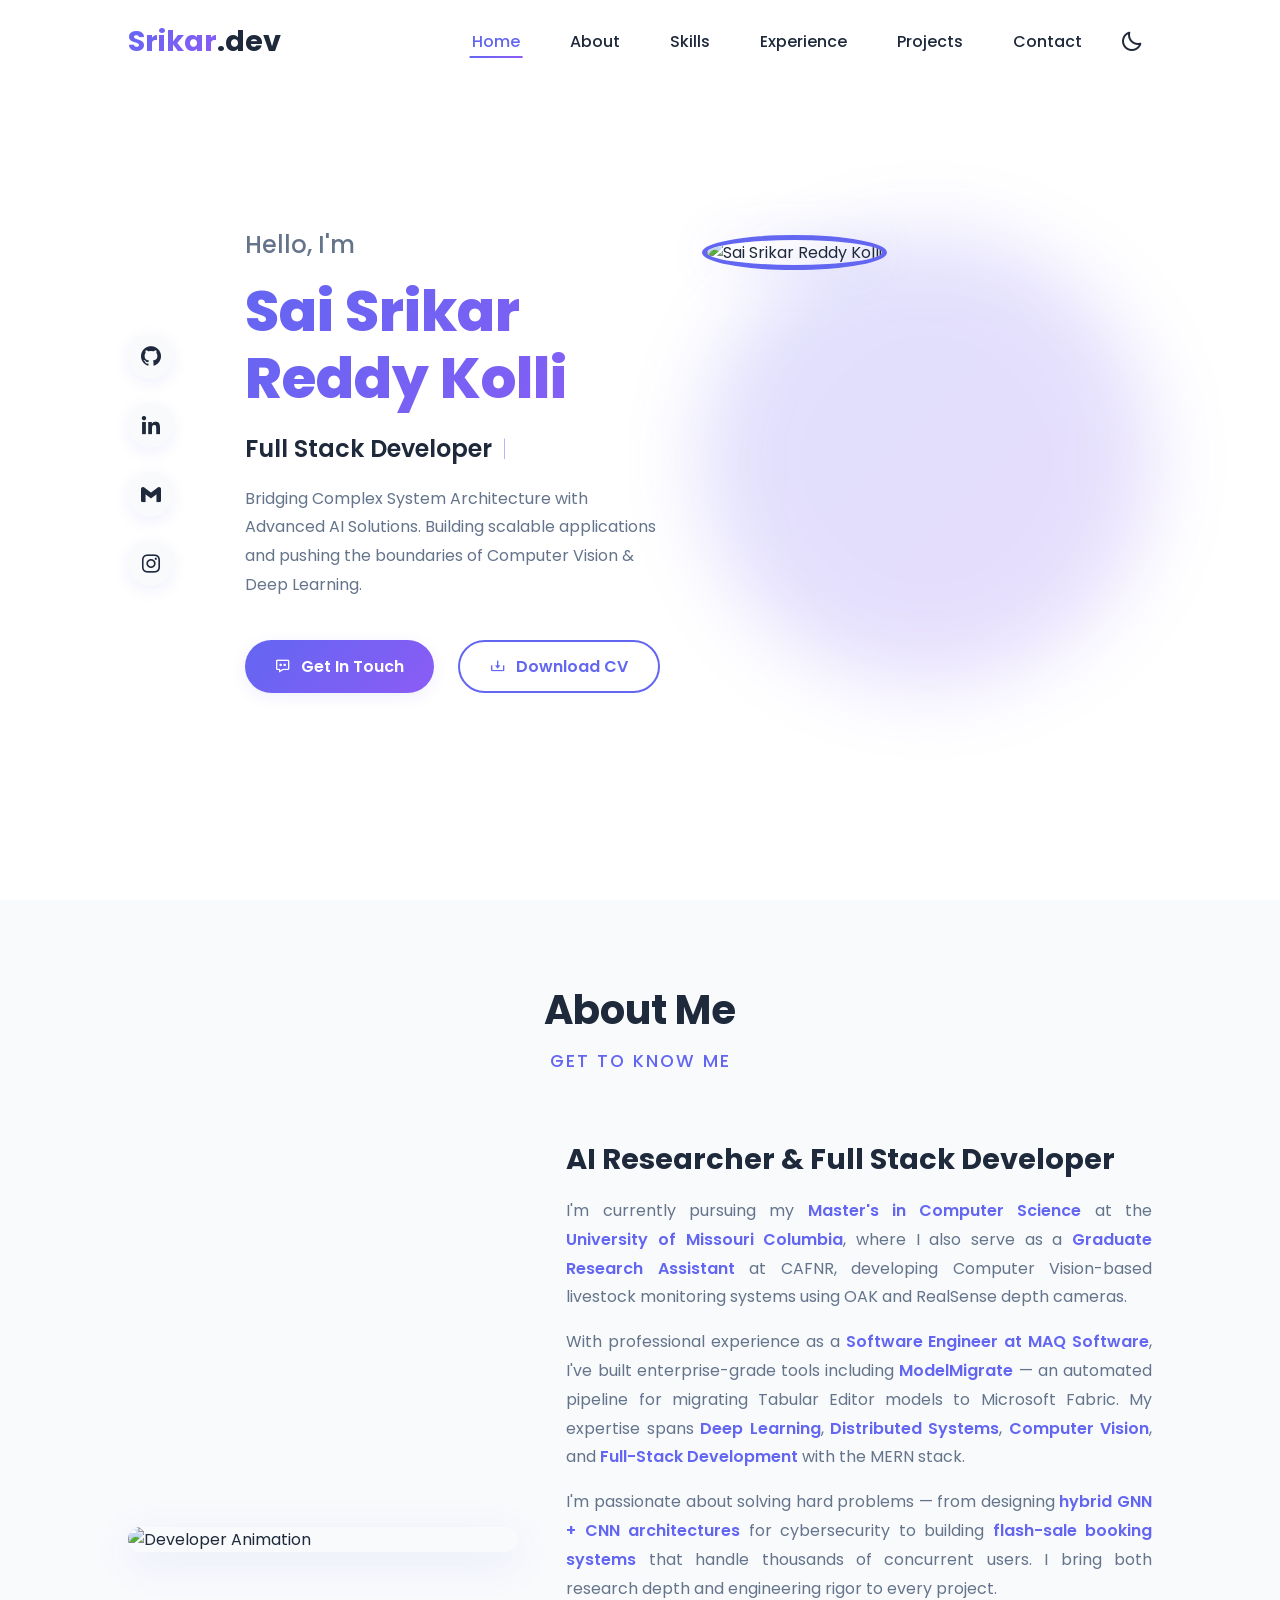
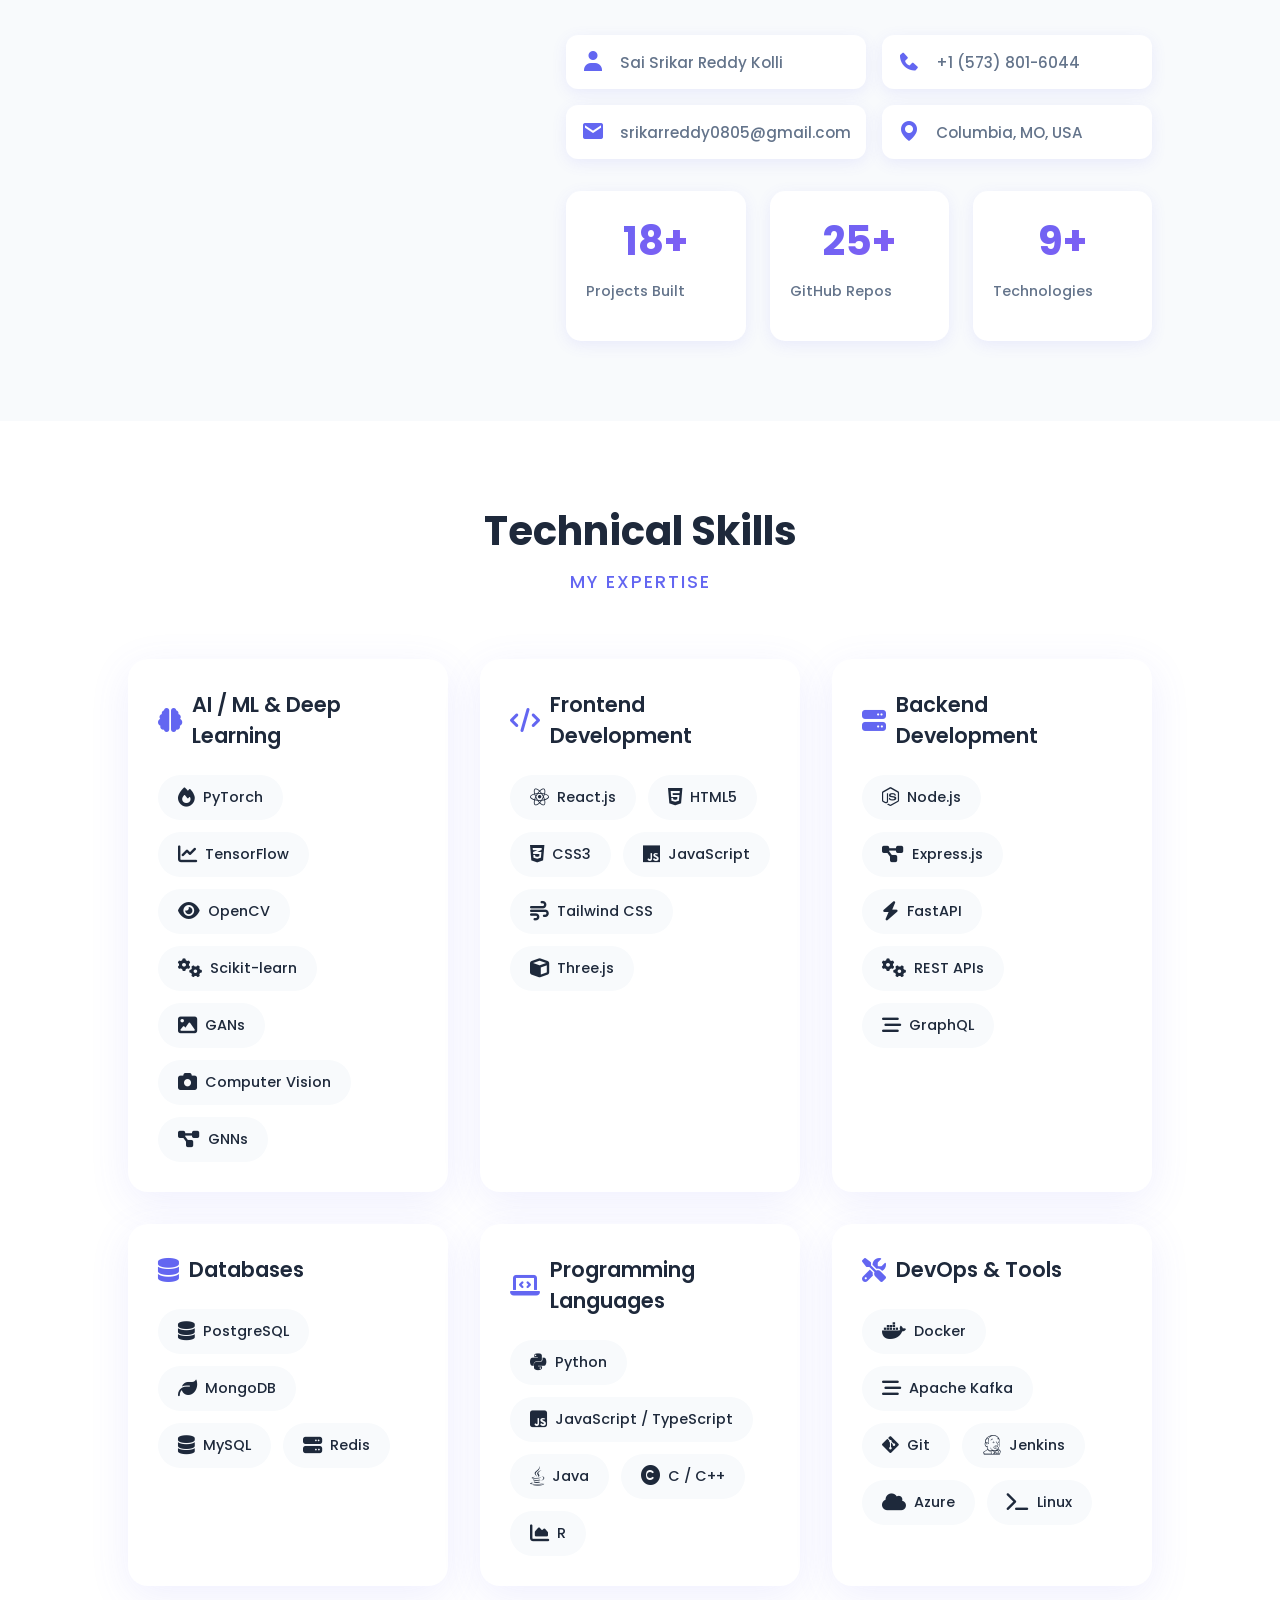
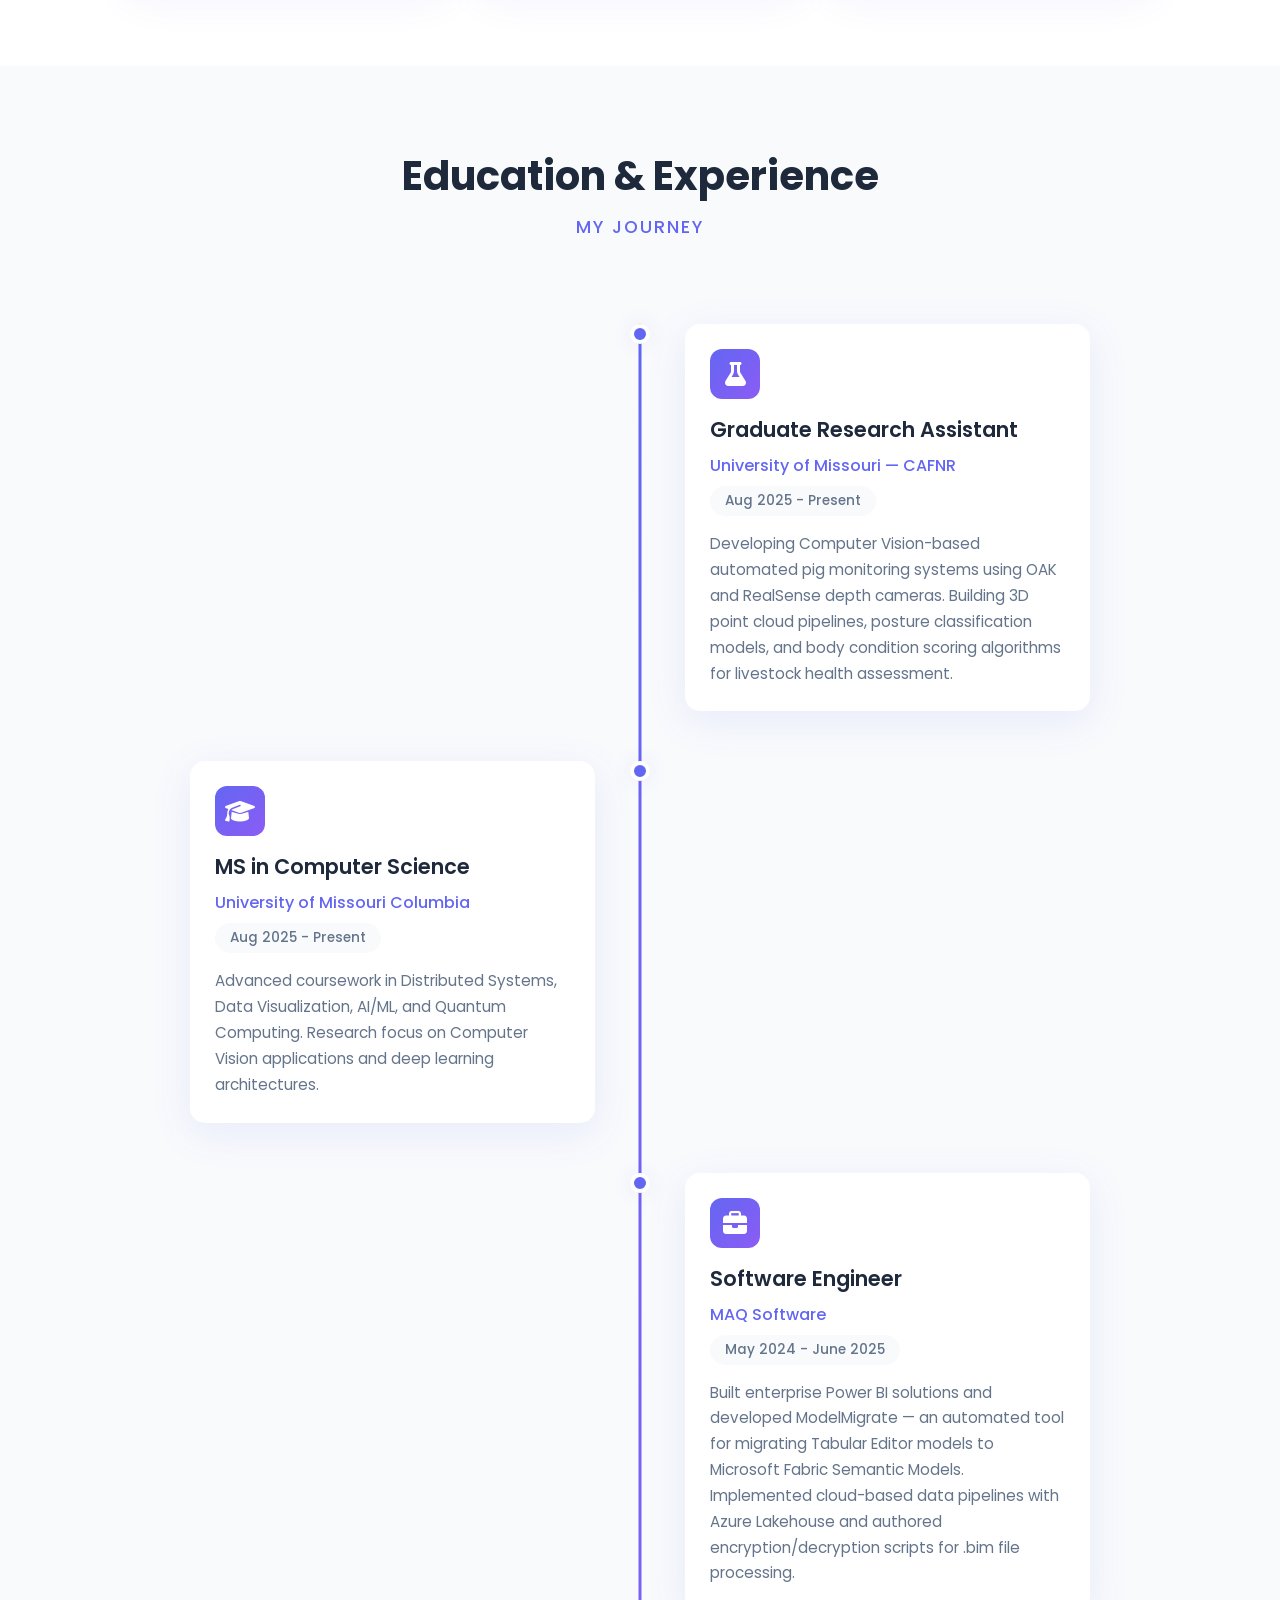
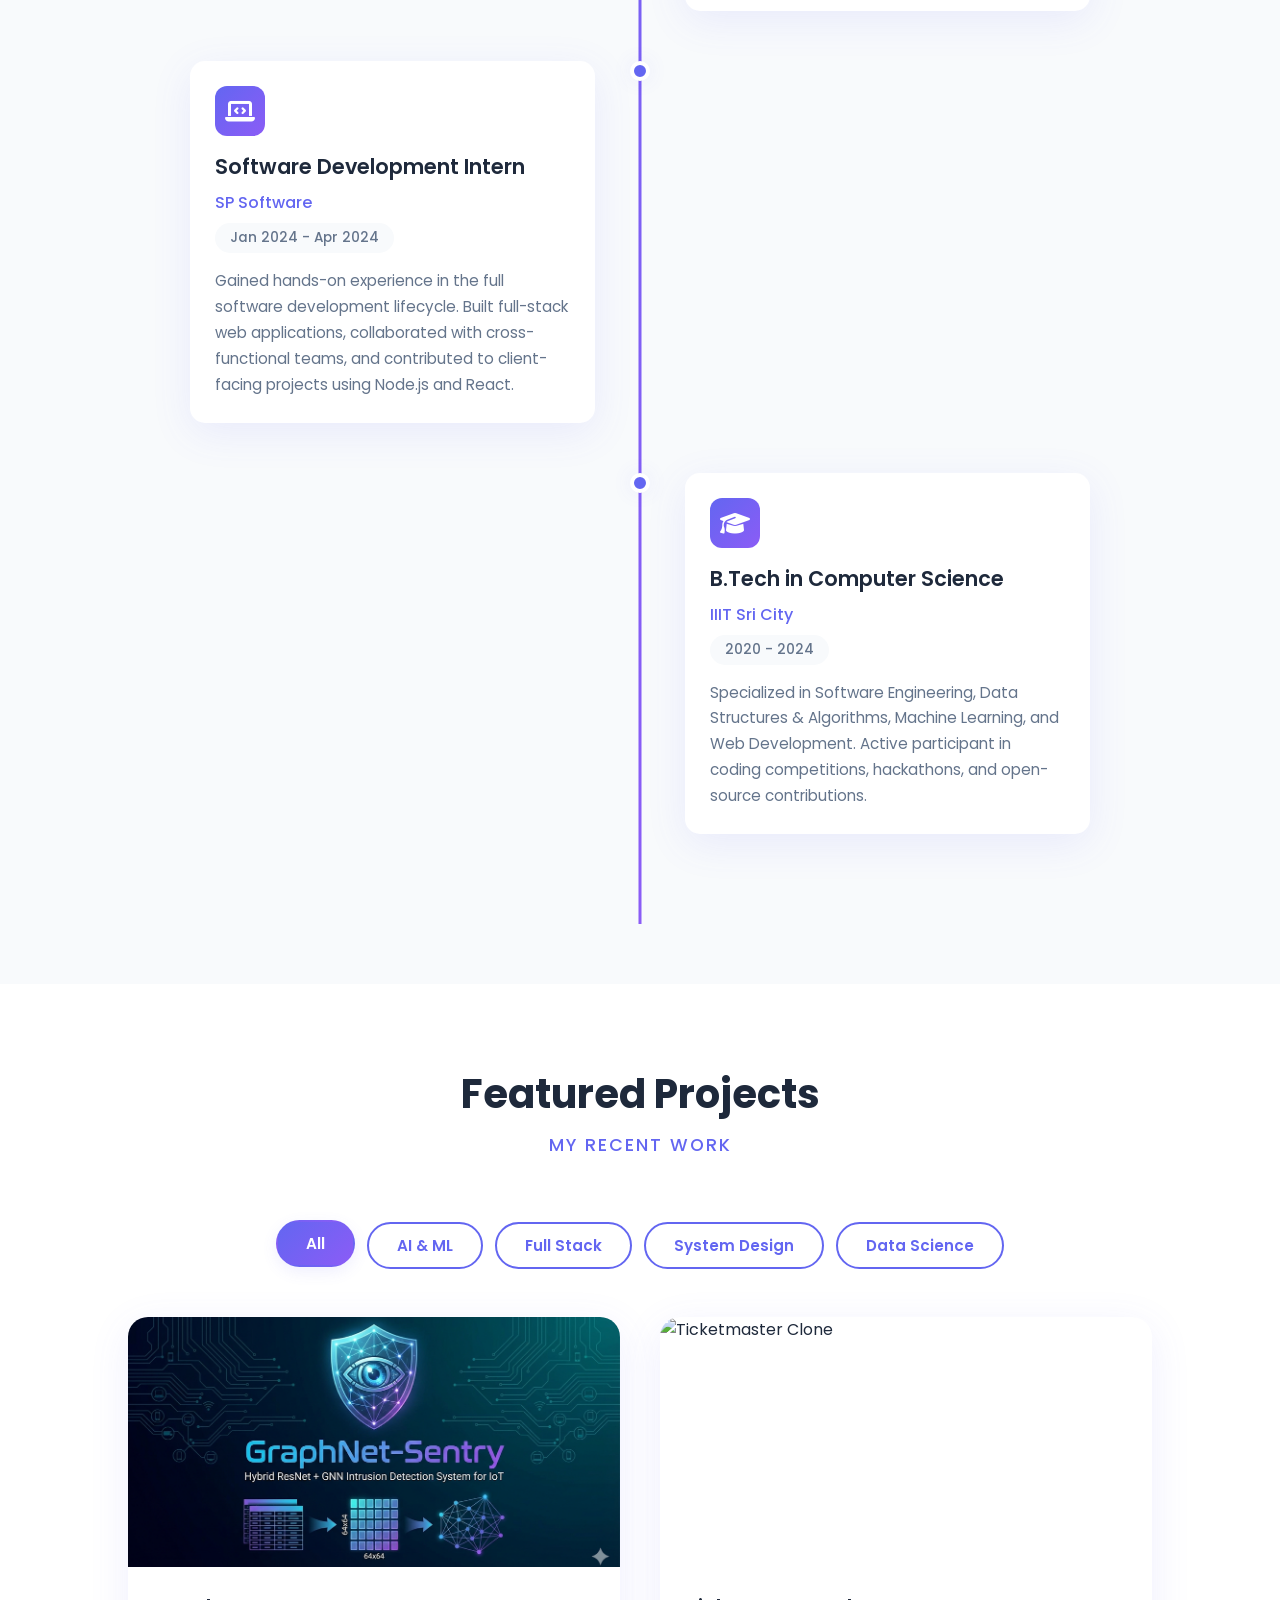
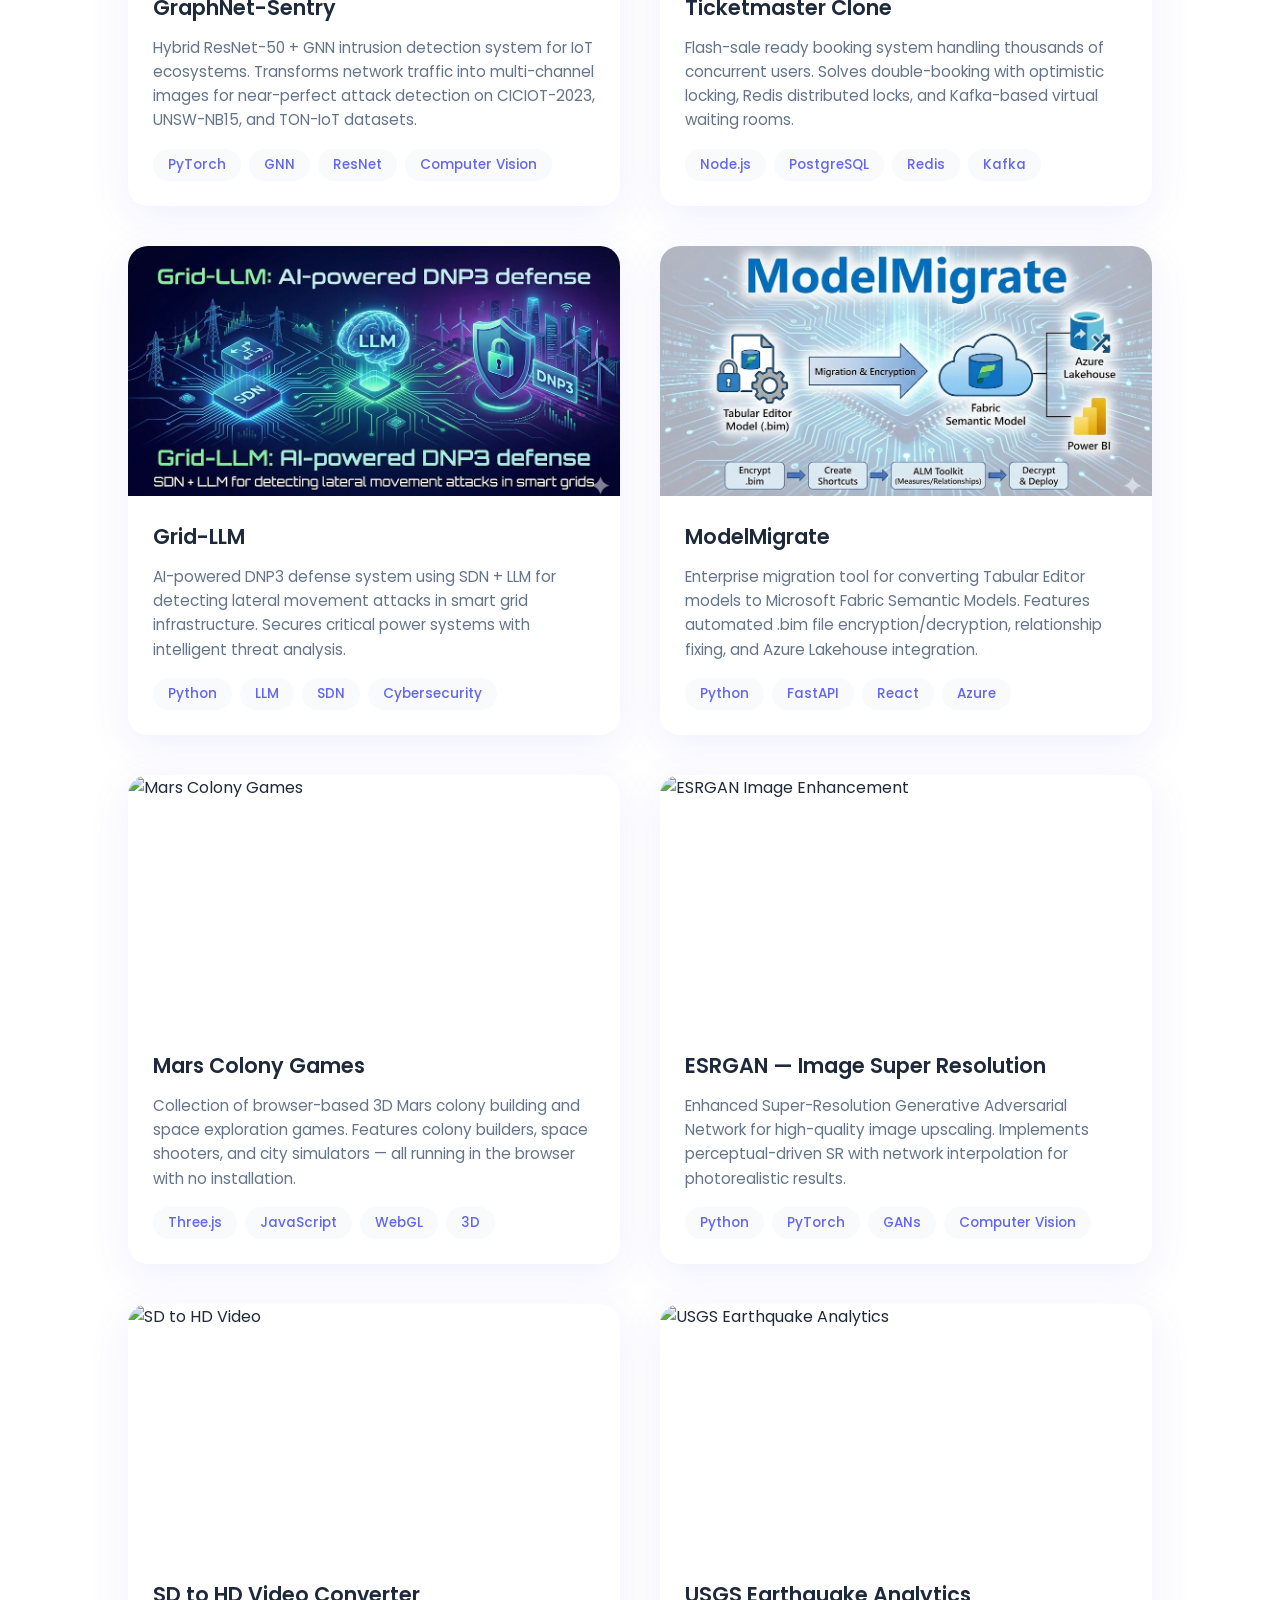
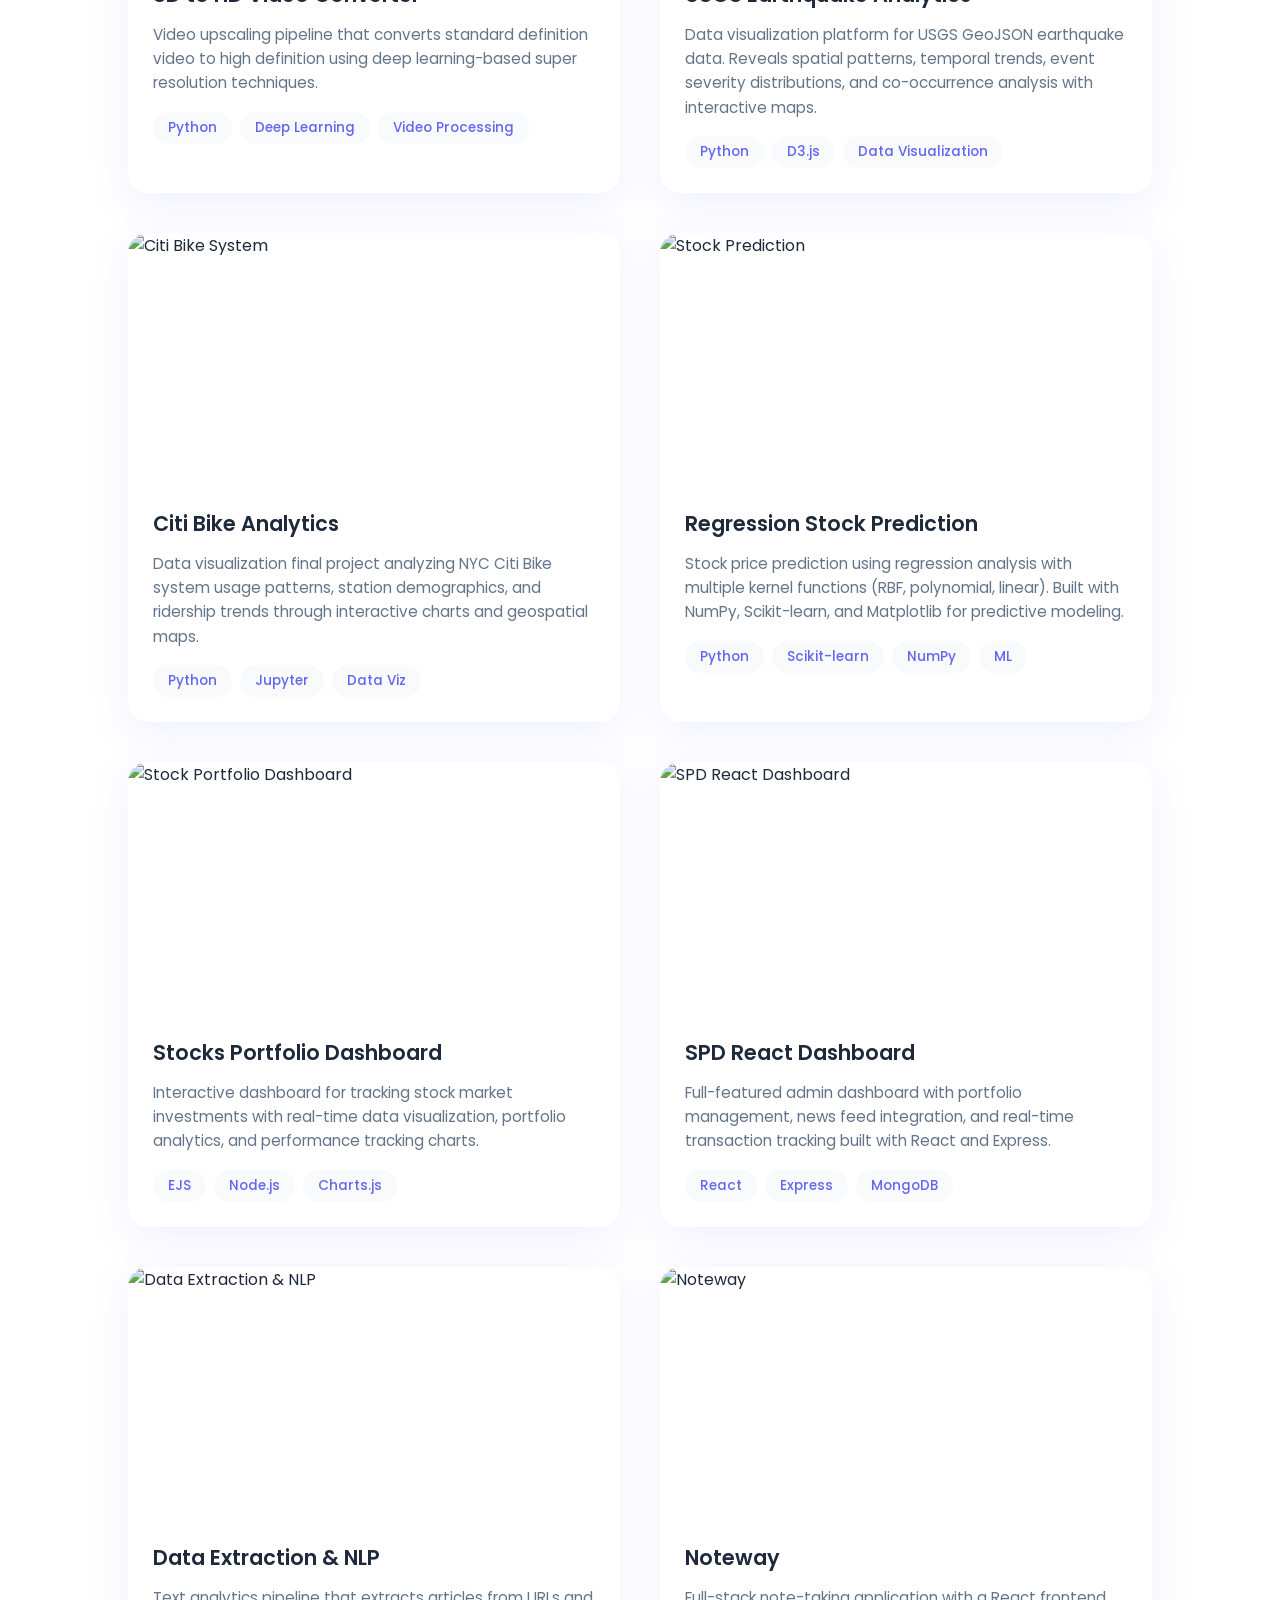
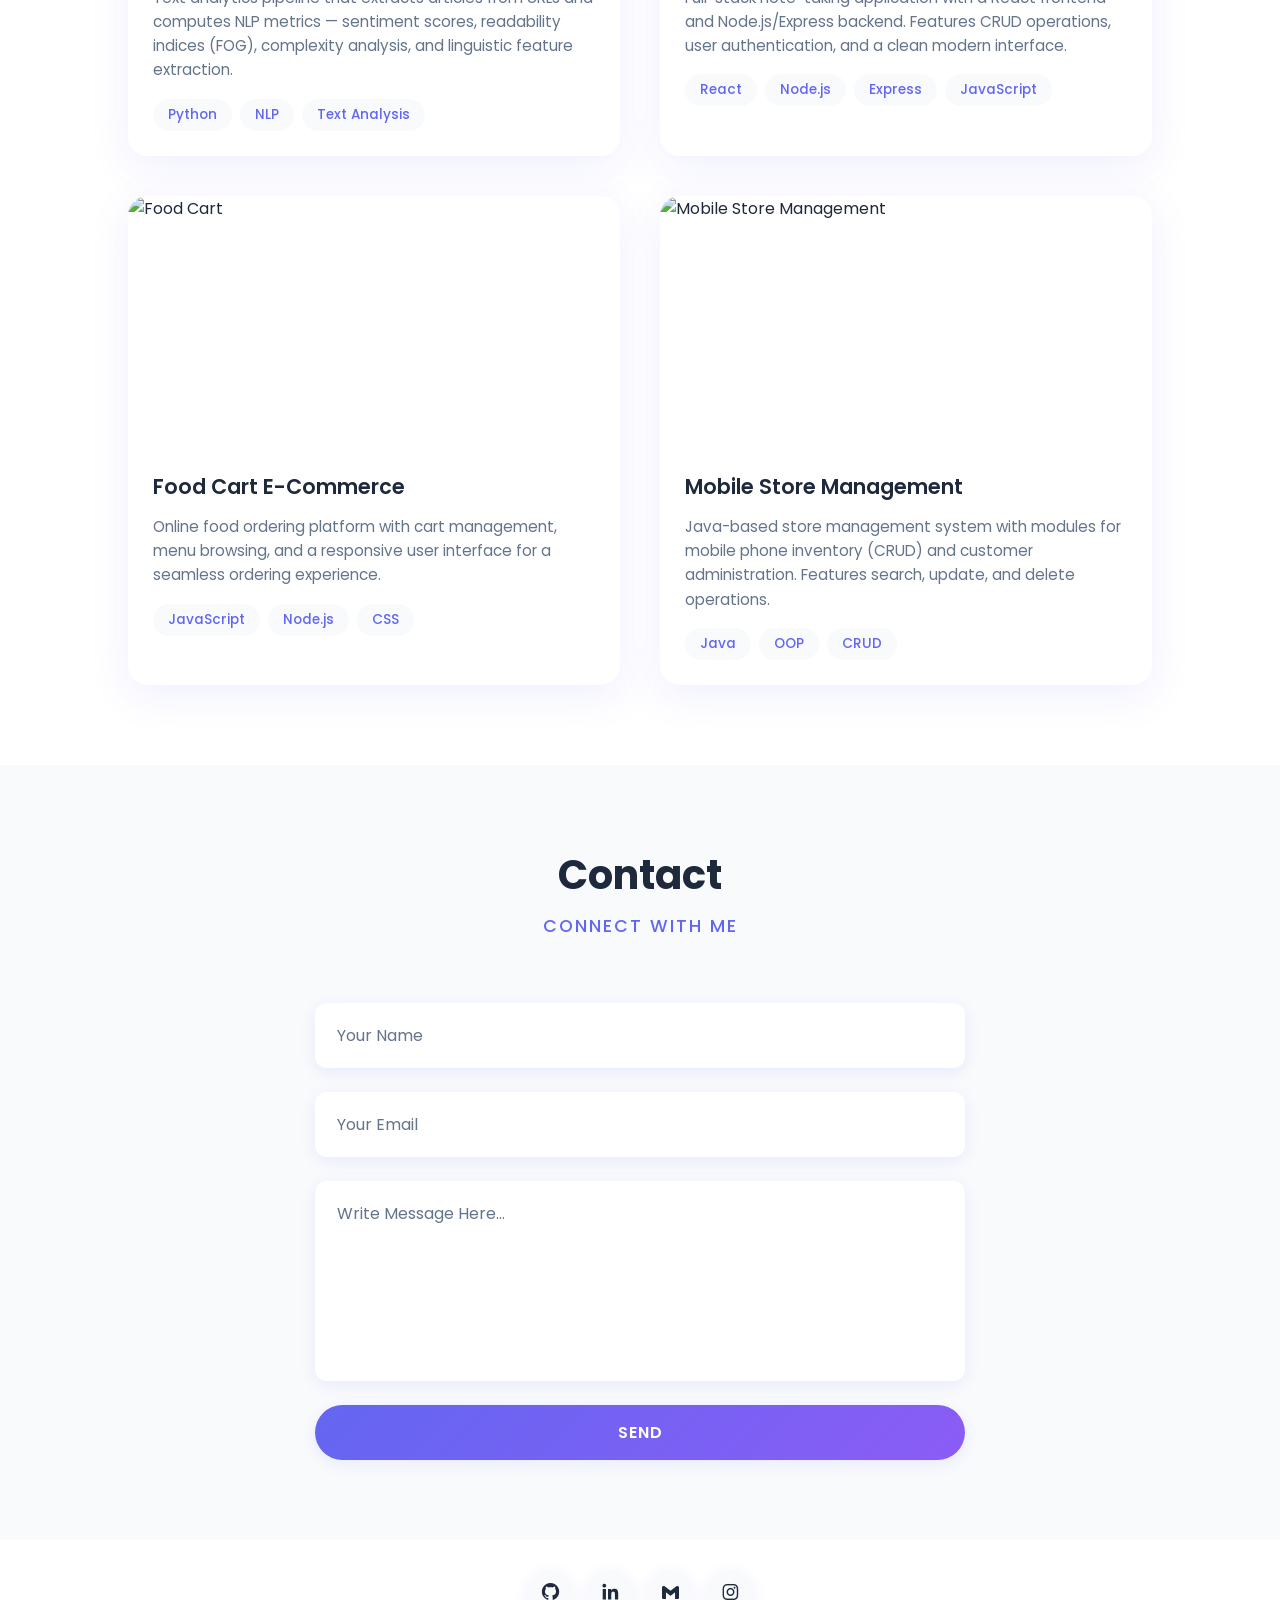
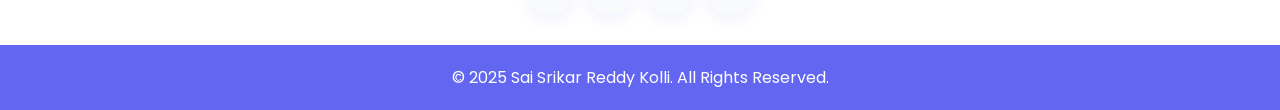
==== index-legacy.html @ bfb88506 "Rebuild portfolio as a single self-contained page Replaces the previous multi-file site with one HTM" ====
<!DOCTYPE html>
<html lang="en">

<head>
  <meta charset="UTF-8" />
  <meta http-equiv="X-UA-Compatible" content="IE=edge" />
  <meta name="viewport" content="width=device-width, initial-scale=1.0" />
  <title>Sai Srikar Reddy Kolli — Full Stack Developer & AI Researcher</title>
  <meta name="description"
    content="Full Stack Developer & AI Researcher specializing in Deep Learning, Computer Vision, Distributed Systems, and the MERN Stack. MS CS @ University of Missouri." />
  <link rel="shortcut icon" href="https://cdn-icons-png.flaticon.com/512/281/281089.png" type="image/x-icon" />
  <link rel="stylesheet" href="./css/style.css" />
  <link rel="stylesheet" href="https://cdn.jsdelivr.net/npm/boxicons@2.1.2/css/boxicons.min.css" />
  <link rel="stylesheet" href="https://cdnjs.cloudflare.com/ajax/libs/font-awesome/6.4.0/css/all.min.css" />
</head>

<body>
  <header>
    <a href="#" class="logo"><span class="logo-highlight">Srikar</span>.dev</a>

    <div class="bx bx-menu" id="menu-icon"></div>

    <ul class="navbar">
      <li><a href="#home" class="active">Home</a></li>
      <li><a href="#about">About</a></li>
      <li><a href="#skills">Skills</a></li>
      <li><a href="#experience">Experience</a></li>
      <li><a href="#portfolio">Projects</a></li>
      <li><a href="#contact">Contact</a></li>
      <div class="bx bx-moon" id="darkmode"></div>
    </ul>
  </header>

  <section class="home" id="home">
    <div class="social">
      <a href="https://github.com/srikar0805" target="_blank" aria-label="GitHub">
        <i class="bx bxl-github"></i>
      </a>
      <a href="https://www.linkedin.com/in/sai-srikar-reddy-kolli-6988a8234/" target="_blank" aria-label="LinkedIn">
        <i class="bx bxl-linkedin"></i>
      </a>
      <a href="mailto:srikarreddy0805@gmail.com" aria-label="Email">
        <i class="bx bxl-gmail"></i>
      </a>
      <a href="https://www.instagram.com/oreva_sai_srikar/" target="_blank" aria-label="Instagram">
        <i class="bx bxl-instagram"></i>
      </a>
    </div>

    <div class="home-img">
      <div class="img-box">
        <img src="myself.jpeg" alt="Sai Srikar Reddy Kolli" />
        <div class="img-glow"></div>
      </div>
    </div>

    <div class="home-text">
      <span class="greeting">Hello, I'm</span>
      <h1 class="typing-effect">Sai Srikar Reddy Kolli</h1>
      <h2 class="role">
        <span class="role-typed" id="typed-role"></span>
        <span class="typed-cursor">|</span>
      </h2>
      <p class="tagline">Bridging Complex System Architecture with Advanced AI Solutions. Building scalable
        applications and pushing the boundaries of Computer Vision & Deep Learning.</p>
      <div class="home-buttons">
        <a href="#contact" class="btn btn-primary">
          <i class="bx bx-message-dots"></i> Get In Touch
        </a>
        <a href="Srikar_Resume_Company.pdf" download class="btn btn-secondary">
          <i class="bx bx-download"></i> Download CV
        </a>
      </div>
    </div>
  </section>

  <section class="about" id="about">
    <div class="heading">
      <h2>About Me</h2>
      <span>Get to know me</span>
    </div>

    <div class="about-container">
      <div class="about-img">
        <div class="about-img-wrapper">
          <img src="https://cdn.dribbble.com/users/1162077/screenshots/3848914/programmer.gif"
            alt="Developer Animation" />
        </div>
      </div>

      <div class="about-text">
        <h3>AI Researcher & Full Stack Developer</h3>
        <p>
          I'm currently pursuing my <strong>Master's in Computer Science</strong> at the
          <strong>University of Missouri Columbia</strong>, where I also serve as a
          <strong>Graduate Research Assistant</strong> at CAFNR, developing Computer Vision-based
          livestock monitoring systems using OAK and RealSense depth cameras.
        </p>
        <p>
          With professional experience as a <strong>Software Engineer at MAQ Software</strong>,
          I've built enterprise-grade tools including <strong>ModelMigrate</strong> — an automated
          pipeline for migrating Tabular Editor models to Microsoft Fabric. My expertise spans
          <strong>Deep Learning</strong>, <strong>Distributed Systems</strong>,
          <strong>Computer Vision</strong>, and <strong>Full-Stack Development</strong> with the MERN stack.
        </p>
        <p>
          I'm passionate about solving hard problems — from designing <strong>hybrid GNN + CNN architectures</strong>
          for cybersecurity to building <strong>flash-sale booking systems</strong> that handle thousands
          of concurrent users. I bring both research depth and engineering rigor to every project.
        </p>

        <div class="information">
          <div class="info-box">
            <i class="bx bxs-user"></i>
            <span>Sai Srikar Reddy Kolli</span>
          </div>
          <div class="info-box">
            <i class="bx bxs-phone"></i>
            <span>+1 (573) 801-6044</span>
          </div>
          <div class="info-box">
            <i class="bx bxs-envelope"></i>
            <span>srikarreddy0805@gmail.com</span>
          </div>
          <div class="info-box">
            <i class="bx bxs-map"></i>
            <span>Columbia, MO, USA</span>
          </div>
        </div>

        <div class="about-stats">
          <div class="stat-box">
            <h4 data-target="20">0</h4>
            <p>Projects Built</p>
          </div>
          <div class="stat-box">
            <h4 data-target="28">0</h4>
            <p>GitHub Repos</p>
          </div>
          <div class="stat-box">
            <h4 data-target="10">0</h4>
            <p>Technologies</p>
          </div>
        </div>
      </div>
    </div>
  </section>

  <section class="skills" id="skills">
    <div class="heading">
      <h2>Technical Skills</h2>
      <span>My expertise</span>
    </div>

    <div class="skills-wrapper">
      <div class="skills-category">
        <h3><i class="fas fa-brain"></i> AI / ML & Deep Learning</h3>
        <div class="skill-items">
          <div class="skill-item"><i class="fas fa-fire"></i><span>PyTorch</span></div>
          <div class="skill-item"><i class="fas fa-chart-line"></i><span>TensorFlow</span></div>
          <div class="skill-item"><i class="fas fa-eye"></i><span>OpenCV</span></div>
          <div class="skill-item"><i class="fas fa-cogs"></i><span>Scikit-learn</span></div>
          <div class="skill-item"><i class="fas fa-image"></i><span>GANs</span></div>
          <div class="skill-item"><i class="fas fa-camera"></i><span>Computer Vision</span></div>
          <div class="skill-item"><i class="fas fa-project-diagram"></i><span>GNNs</span></div>
        </div>
      </div>

      <div class="skills-category">
        <h3><i class="fas fa-code"></i> Frontend Development</h3>
        <div class="skill-items">
          <div class="skill-item"><i class="fab fa-react"></i><span>React.js</span></div>
          <div class="skill-item"><i class="fab fa-html5"></i><span>HTML5</span></div>
          <div class="skill-item"><i class="fab fa-css3-alt"></i><span>CSS3</span></div>
          <div class="skill-item"><i class="fab fa-js"></i><span>JavaScript</span></div>
          <div class="skill-item"><i class="fas fa-wind"></i><span>Tailwind CSS</span></div>
          <div class="skill-item"><i class="fas fa-cube"></i><span>Three.js</span></div>
        </div>
      </div>

      <div class="skills-category">
        <h3><i class="fas fa-server"></i> Backend Development</h3>
        <div class="skill-items">
          <div class="skill-item"><i class="fab fa-node-js"></i><span>Node.js</span></div>
          <div class="skill-item"><i class="fas fa-project-diagram"></i><span>Express.js</span></div>
          <div class="skill-item"><i class="fas fa-bolt"></i><span>FastAPI</span></div>
          <div class="skill-item"><i class="fas fa-cogs"></i><span>REST APIs</span></div>
          <div class="skill-item"><i class="fas fa-stream"></i><span>GraphQL</span></div>
        </div>
      </div>

      <div class="skills-category">
        <h3><i class="fas fa-database"></i> Databases</h3>
        <div class="skill-items">
          <div class="skill-item"><i class="fas fa-database"></i><span>PostgreSQL</span></div>
          <div class="skill-item"><i class="fas fa-leaf"></i><span>MongoDB</span></div>
          <div class="skill-item"><i class="fas fa-database"></i><span>MySQL</span></div>
          <div class="skill-item"><i class="fas fa-server"></i><span>Redis</span></div>
        </div>
      </div>

      <div class="skills-category">
        <h3><i class="fas fa-laptop-code"></i> Programming Languages</h3>
        <div class="skill-items">
          <div class="skill-item"><i class="fab fa-python"></i><span>Python</span></div>
          <div class="skill-item"><i class="fab fa-js-square"></i><span>JavaScript / TypeScript</span></div>
          <div class="skill-item"><i class="fab fa-java"></i><span>Java</span></div>
          <div class="skill-item"><i class="fas fa-copyright"></i><span>C / C++</span></div>
          <div class="skill-item"><i class="fas fa-chart-area"></i><span>R</span></div>
        </div>
      </div>

      <div class="skills-category">
        <h3><i class="fas fa-tools"></i> DevOps & Tools</h3>
        <div class="skill-items">
          <div class="skill-item"><i class="fab fa-docker"></i><span>Docker</span></div>
          <div class="skill-item"><i class="fas fa-stream"></i><span>Apache Kafka</span></div>
          <div class="skill-item"><i class="fab fa-git-alt"></i><span>Git</span></div>
          <div class="skill-item"><i class="fab fa-jenkins"></i><span>Jenkins</span></div>
          <div class="skill-item"><i class="fas fa-cloud"></i><span>Azure</span></div>
          <div class="skill-item"><i class="fas fa-terminal"></i><span>Linux</span></div>
        </div>
      </div>
    </div>
  </section>

  <section class="experience" id="experience">
    <div class="heading">
      <h2>Education & Experience</h2>
      <span>My journey</span>
    </div>

    <div class="timeline">
      <div class="timeline-item">
        <div class="timeline-dot"></div>
        <div class="timeline-content">
          <div class="timeline-icon">
            <i class="fas fa-flask"></i>
          </div>
          <h3>Graduate Research Assistant</h3>
          <h4>University of Missouri — CAFNR</h4>
          <span class="timeline-date">Aug 2025 - Present</span>
          <p>Developing Computer Vision-based automated pig monitoring systems using OAK and RealSense depth cameras.
            Building 3D point cloud pipelines, posture classification models, and body condition scoring algorithms for
            livestock health assessment.</p>
        </div>
      </div>

      <div class="timeline-item">
        <div class="timeline-dot"></div>
        <div class="timeline-content">
          <div class="timeline-icon">
            <i class="fas fa-graduation-cap"></i>
          </div>
          <h3>MS in Computer Science</h3>
          <h4>University of Missouri Columbia</h4>
          <span class="timeline-date">Aug 2025 - Present</span>
          <p>Advanced coursework in Distributed Systems, Data Visualization, AI/ML, and Quantum Computing. Research
            focus on Computer Vision applications and deep learning architectures.</p>
        </div>
      </div>

      <div class="timeline-item">
        <div class="timeline-dot"></div>
        <div class="timeline-content">
          <div class="timeline-icon">
            <i class="fas fa-briefcase"></i>
          </div>
          <h3>Software Engineer</h3>
          <h4>MAQ Software</h4>
          <span class="timeline-date">May 2024 - June 2025</span>
          <p>Built enterprise Power BI solutions and developed ModelMigrate — an automated tool for migrating Tabular
            Editor models to Microsoft Fabric Semantic Models. Implemented cloud-based data pipelines with Azure
            Lakehouse and authored encryption/decryption scripts for .bim file processing.</p>
        </div>
      </div>

      <div class="timeline-item">
        <div class="timeline-dot"></div>
        <div class="timeline-content">
          <div class="timeline-icon">
            <i class="fas fa-laptop-code"></i>
          </div>
          <h3>Software Development Intern</h3>
          <h4>SP Software</h4>
          <span class="timeline-date">Jan 2024 - Apr 2024</span>
          <p>Gained hands-on experience in the full software development lifecycle. Built full-stack web applications,
            collaborated with cross-functional teams, and contributed to client-facing projects using Node.js and React.
          </p>
        </div>
      </div>

      <div class="timeline-item">
        <div class="timeline-dot"></div>
        <div class="timeline-content">
          <div class="timeline-icon">
            <i class="fas fa-graduation-cap"></i>
          </div>
          <h3>B.Tech in Computer Science</h3>
          <h4>IIIT Sri City</h4>
          <span class="timeline-date">2020 - 2024</span>
          <p>Specialized in Software Engineering, Data Structures & Algorithms, Machine Learning, and Web Development.
            Active participant in coding competitions, hackathons, and open-source contributions.</p>
        </div>
      </div>
    </div>
  </section>

  <section class="portfolio" id="portfolio">
    <div class="heading">
      <h2>Featured Projects</h2>
      <span>My recent work</span>
    </div>

    <div class="portfolio-filters">
      <button class="filter-btn active" data-filter="all">All</button>
      <button class="filter-btn" data-filter="ai">AI & ML</button>
      <button class="filter-btn" data-filter="fullstack">Full Stack</button>
      <button class="filter-btn" data-filter="systems">System Design</button>
      <button class="filter-btn" data-filter="data">Data Science</button>
    </div>

    <div class="portfolio-content">

      <!-- 1. GraphNet-Sentry -->
      <div class="portfolio-card" data-category="ai">
        <div class="portfolio-img">
          <img src="./images/graphnet-sentry.png" alt="GraphNet-Sentry" />
          <div class="portfolio-overlay">
            <a href="https://github.com/srikar0805/GraphNet-Sentry" target="_blank" class="portfolio-link">
              <i class="bx bx-link-external"></i>
            </a>
          </div>
        </div>
        <div class="portfolio-info">
          <h3>GraphNet-Sentry</h3>
          <p>Hybrid ResNet-50 + GNN intrusion detection system for IoT ecosystems. Transforms network traffic into
            multi-channel images for near-perfect attack detection on CICIOT-2023, UNSW-NB15, and TON-IoT datasets.</p>
          <div class="portfolio-tags">
            <span>PyTorch</span>
            <span>GNN</span>
            <span>ResNet</span>
            <span>Computer Vision</span>
          </div>
        </div>
      </div>

      <!-- 2. Ticketmaster Clone -->
      <div class="portfolio-card" data-category="systems">
        <div class="portfolio-img">
          <img src="https://images.unsplash.com/photo-1540575467063-178a50c2df87?w=600&h=400&fit=crop"
            alt="Ticketmaster Clone" />
          <div class="portfolio-overlay">
            <a href="https://github.com/srikar0805/Ticketmaster" target="_blank" class="portfolio-link">
              <i class="bx bx-link-external"></i>
            </a>
          </div>
        </div>
        <div class="portfolio-info">
          <h3>Ticketmaster Clone</h3>
          <p>Flash-sale ready booking system handling thousands of concurrent users. Solves double-booking with
            optimistic locking, Redis distributed locks, and Kafka-based virtual waiting rooms.</p>
          <div class="portfolio-tags">
            <span>Node.js</span>
            <span>PostgreSQL</span>
            <span>Redis</span>
            <span>Kafka</span>
          </div>
        </div>
      </div>

      <!-- 3. Grid-LLM -->
      <div class="portfolio-card" data-category="ai">
        <div class="portfolio-img">
          <img src="./images/grid-llm.jpg" alt="Grid-LLM" />
          <div class="portfolio-overlay">
            <a href="https://github.com/srikar0805/grid-llm" target="_blank" class="portfolio-link">
              <i class="bx bx-link-external"></i>
            </a>
          </div>
        </div>
        <div class="portfolio-info">
          <h3>Grid-LLM</h3>
          <p>AI-powered DNP3 defense system using SDN + LLM for detecting lateral movement attacks in smart grid
            infrastructure. Secures critical power systems with intelligent threat analysis.</p>
          <div class="portfolio-tags">
            <span>Python</span>
            <span>LLM</span>
            <span>SDN</span>
            <span>Cybersecurity</span>
          </div>
        </div>
      </div>

      <!-- 4. ModelMigrate (Fabricator) -->
      <div class="portfolio-card" data-category="fullstack">
        <div class="portfolio-img">
          <img src="./images/model-migrate.jpg" alt="ModelMigrate" />
          <div class="portfolio-overlay">
            <a href="https://github.com/srikar0805/Fabricator" target="_blank" class="portfolio-link">
              <i class="bx bx-link-external"></i>
            </a>
          </div>
        </div>
        <div class="portfolio-info">
          <h3>ModelMigrate</h3>
          <p>Enterprise migration tool for converting Tabular Editor models to Microsoft Fabric Semantic Models.
            Features automated .bim file encryption/decryption, relationship fixing, and Azure Lakehouse integration.
          </p>
          <div class="portfolio-tags">
            <span>Python</span>
            <span>FastAPI</span>
            <span>React</span>
            <span>Azure</span>
          </div>
        </div>
      </div>

      <!-- 5. Mars Colony Games (3D-Web-Game-Space) -->
      <div class="portfolio-card" data-category="fullstack">
        <div class="portfolio-img">
          <img src="https://images.unsplash.com/photo-1614728263952-84ea256f9679?w=600&h=400&fit=crop"
            alt="Mars Colony Games" />
          <div class="portfolio-overlay">
            <a href="https://github.com/srikar0805/3D-Web-Game-Space" target="_blank" class="portfolio-link">
              <i class="bx bx-link-external"></i>
            </a>
          </div>
        </div>
        <div class="portfolio-info">
          <h3>Mars Colony Games</h3>
          <p>Collection of browser-based 3D Mars colony building and space exploration games. Features colony builders,
            space shooters, and city simulators — all running in the browser with no installation.</p>
          <div class="portfolio-tags">
            <span>Three.js</span>
            <span>JavaScript</span>
            <span>WebGL</span>
            <span>3D</span>
          </div>
        </div>
      </div>

      <!-- 6. ESRGAN Image Enhancement -->
      <div class="portfolio-card" data-category="ai">
        <div class="portfolio-img">
          <img src="https://images.unsplash.com/photo-1617791160505-6f00504e3519?w=600&h=400&fit=crop"
            alt="ESRGAN Image Enhancement" />
          <div class="portfolio-overlay">
            <a href="https://github.com/srikar0805/ESRGAN_imageenhancement" target="_blank" class="portfolio-link">
              <i class="bx bx-link-external"></i>
            </a>
          </div>
        </div>
        <div class="portfolio-info">
          <h3>ESRGAN — Image Super Resolution</h3>
          <p>Enhanced Super-Resolution Generative Adversarial Network for high-quality image upscaling. Implements
            perceptual-driven SR with network interpolation for photorealistic results.</p>
          <div class="portfolio-tags">
            <span>Python</span>
            <span>PyTorch</span>
            <span>GANs</span>
            <span>Computer Vision</span>
          </div>
        </div>
      </div>

      <!-- 7. SD to HD Video -->
      <div class="portfolio-card" data-category="ai">
        <div class="portfolio-img">
          <img src="https://images.unsplash.com/photo-1536240478700-b869070f9279?w=600&h=400&fit=crop"
            alt="SD to HD Video" />
          <div class="portfolio-overlay">
            <a href="https://github.com/srikar0805/sdtohdvideo" target="_blank" class="portfolio-link">
              <i class="bx bx-link-external"></i>
            </a>
          </div>
        </div>
        <div class="portfolio-info">
          <h3>SD to HD Video Converter</h3>
          <p>Video upscaling pipeline that converts standard definition video to high definition using deep
            learning-based super resolution techniques.</p>
          <div class="portfolio-tags">
            <span>Python</span>
            <span>Deep Learning</span>
            <span>Video Processing</span>
          </div>
        </div>
      </div>

      <!-- 8. USGS Earthquake Analytics -->
      <div class="portfolio-card" data-category="data">
        <div class="portfolio-img">
          <img src="https://images.unsplash.com/photo-1505322022379-7c3353ee6291?w=600&h=400&fit=crop"
            alt="USGS Earthquake Analytics" />
          <div class="portfolio-overlay">
            <a href="https://github.com/srikar0805/usgs-earthquake-analytics" target="_blank" class="portfolio-link">
              <i class="bx bx-link-external"></i>
            </a>
          </div>
        </div>
        <div class="portfolio-info">
          <h3>USGS Earthquake Analytics</h3>
          <p>Data visualization platform for USGS GeoJSON earthquake data. Reveals spatial patterns, temporal trends,
            event severity distributions, and co-occurrence analysis with interactive maps.</p>
          <div class="portfolio-tags">
            <span>Python</span>
            <span>D3.js</span>
            <span>Data Visualization</span>
          </div>
        </div>
      </div>

      <!-- 9. Citi Bike System -->
      <div class="portfolio-card" data-category="data">
        <div class="portfolio-img">
          <img src="https://images.unsplash.com/photo-1558618666-fcd25c85f82e?w=600&h=400&fit=crop"
            alt="Citi Bike System" />
          <div class="portfolio-overlay">
            <a href="https://github.com/srikar0805/Citi_Bike_System" target="_blank" class="portfolio-link">
              <i class="bx bx-link-external"></i>
            </a>
          </div>
        </div>
        <div class="portfolio-info">
          <h3>Citi Bike Analytics</h3>
          <p>Data visualization final project analyzing NYC Citi Bike system usage patterns, station demographics, and
            ridership trends through interactive charts and geospatial maps.</p>
          <div class="portfolio-tags">
            <span>Python</span>
            <span>Jupyter</span>
            <span>Data Viz</span>
          </div>
        </div>
      </div>

      <!-- 10. Stock Prediction -->
      <div class="portfolio-card" data-category="ai data">
        <div class="portfolio-img">
          <img src="https://images.unsplash.com/photo-1611974789855-9c2a0a7236a3?w=600&h=400&fit=crop"
            alt="Stock Prediction" />
          <div class="portfolio-overlay">
            <a href="https://github.com/srikar0805/regression_stock_prediction" target="_blank" class="portfolio-link">
              <i class="bx bx-link-external"></i>
            </a>
          </div>
        </div>
        <div class="portfolio-info">
          <h3>Regression Stock Prediction</h3>
          <p>Stock price prediction using regression analysis with multiple kernel functions (RBF, polynomial, linear).
            Built with NumPy, Scikit-learn, and Matplotlib for predictive modeling.</p>
          <div class="portfolio-tags">
            <span>Python</span>
            <span>Scikit-learn</span>
            <span>NumPy</span>
            <span>ML</span>
          </div>
        </div>
      </div>

      <!-- 11. Stocks Portfolio Dashboard -->
      <div class="portfolio-card" data-category="fullstack">
        <div class="portfolio-img">
          <img src="https://images.unsplash.com/photo-1460925895917-afdab827c52f?w=600&h=400&fit=crop"
            alt="Stock Portfolio Dashboard" />
          <div class="portfolio-overlay">
            <a href="https://github.com/srikar0805/Stocks-Portfolio-Dashboard" target="_blank" class="portfolio-link">
              <i class="bx bx-link-external"></i>
            </a>
          </div>
        </div>
        <div class="portfolio-info">
          <h3>Stocks Portfolio Dashboard</h3>
          <p>Interactive dashboard for tracking stock market investments with real-time data visualization, portfolio
            analytics, and performance tracking charts.</p>
          <div class="portfolio-tags">
            <span>EJS</span>
            <span>Node.js</span>
            <span>Charts.js</span>
          </div>
        </div>
      </div>

      <!-- 12. SPD React Dashboard -->
      <div class="portfolio-card" data-category="fullstack">
        <div class="portfolio-img">
          <img src="https://images.unsplash.com/photo-1551288049-bebda4e38f71?w=600&h=400&fit=crop"
            alt="SPD React Dashboard" />
          <div class="portfolio-overlay">
            <a href="https://github.com/srikar0805/SPD-React-" target="_blank" class="portfolio-link">
              <i class="bx bx-link-external"></i>
            </a>
          </div>
        </div>
        <div class="portfolio-info">
          <h3>SPD React Dashboard</h3>
          <p>Full-featured admin dashboard with portfolio management, news feed integration, and real-time transaction
            tracking built with React and Express.</p>
          <div class="portfolio-tags">
            <span>React</span>
            <span>Express</span>
            <span>MongoDB</span>
          </div>
        </div>
      </div>

      <!-- 13. Data Extraction & NLP -->
      <div class="portfolio-card" data-category="ai data">
        <div class="portfolio-img">
          <img src="https://images.unsplash.com/photo-1456324504439-367cee3b3c32?w=600&h=400&fit=crop"
            alt="Data Extraction & NLP" />
          <div class="portfolio-overlay">
            <a href="https://github.com/srikar0805/data_extraction_and_nlp" target="_blank" class="portfolio-link">
              <i class="bx bx-link-external"></i>
            </a>
          </div>
        </div>
        <div class="portfolio-info">
          <h3>Data Extraction & NLP</h3>
          <p>Text analytics pipeline that extracts articles from URLs and computes NLP metrics — sentiment scores,
            readability indices (FOG), complexity analysis, and linguistic feature extraction.</p>
          <div class="portfolio-tags">
            <span>Python</span>
            <span>NLP</span>
            <span>Text Analysis</span>
          </div>
        </div>
      </div>

      <!-- 14. Noteway -->
      <div class="portfolio-card" data-category="fullstack">
        <div class="portfolio-img">
          <img src="https://images.unsplash.com/photo-1517842645767-c639042777db?w=600&h=400&fit=crop" alt="Noteway" />
          <div class="portfolio-overlay">
            <a href="https://github.com/srikar0805/Noteway_frontend" target="_blank" class="portfolio-link">
              <i class="bx bx-link-external"></i>
            </a>
          </div>
        </div>
        <div class="portfolio-info">
          <h3>Noteway</h3>
          <p>Full-stack note-taking application with a React frontend and Node.js/Express backend. Features CRUD
            operations, user authentication, and a clean modern interface.</p>
          <div class="portfolio-tags">
            <span>React</span>
            <span>Node.js</span>
            <span>Express</span>
            <span>JavaScript</span>
          </div>
        </div>
      </div>

      <!-- 15. Food Cart -->
      <div class="portfolio-card" data-category="fullstack">
        <div class="portfolio-img">
          <img src="https://images.unsplash.com/photo-1565299624946-b28f40a0ae38?w=600&h=400&fit=crop"
            alt="Food Cart" />
          <div class="portfolio-overlay">
            <a href="https://github.com/srikar0805/food-cart" target="_blank" class="portfolio-link">
              <i class="bx bx-link-external"></i>
            </a>
          </div>
        </div>
        <div class="portfolio-info">
          <h3>Food Cart E-Commerce</h3>
          <p>Online food ordering platform with cart management, menu browsing, and a responsive user interface for a
            seamless ordering experience.</p>
          <div class="portfolio-tags">
            <span>JavaScript</span>
            <span>Node.js</span>
            <span>CSS</span>
          </div>
        </div>
      </div>

      <!-- 16. Mobile Store Management -->
      <div class="portfolio-card" data-category="fullstack">
        <div class="portfolio-img">
          <img src="https://images.unsplash.com/photo-1512941937669-90a1b58e7e9c?w=600&h=400&fit=crop"
            alt="Mobile Store Management" />
          <div class="portfolio-overlay">
            <a href="https://github.com/srikar0805/Mobile-Store-Management" target="_blank" class="portfolio-link">
              <i class="bx bx-link-external"></i>
            </a>
          </div>
        </div>
        <div class="portfolio-info">
          <h3>Mobile Store Management</h3>
          <p>Java-based store management system with modules for mobile phone inventory (CRUD) and customer
            administration. Features search, update, and delete operations.</p>
          <div class="portfolio-tags">
            <span>Java</span>
            <span>OOP</span>
            <span>CRUD</span>
          </div>
        </div>
      </div>

    </div>
  </section>

  <section class="contact" id="contact">
    <div class="heading">
      <h2>Contact</h2>
      <span>Connect with me</span>
    </div>
    <div class="contact-form">
      <form onsubmit="sendEmail(); reset(); return false;" id="contact-form">
        <input type="text" id="text" name="text" placeholder="Your Name" required />
        <input type="email" id="email" name="email" placeholder="Your Email" required />
        <textarea name="message" id="message" cols="30" rows="10" placeholder="Write Message Here..."
          required></textarea>
        <input type="submit" value="Send" class="contact-button" />
      </form>
    </div>
  </section>

  <div class="footer">
    <div class="footer-social">
      <a href="https://github.com/srikar0805" target="_blank"><i class="bx bxl-github"></i></a>
      <a href="https://www.linkedin.com/in/sai-srikar-reddy-kolli-6988a8234/" target="_blank"><i
          class="bx bxl-linkedin"></i></a>
      <a href="mailto:srikarreddy0805@gmail.com"><i class="bx bxl-gmail"></i></a>
      <a href="https://www.instagram.com/oreva_sai_srikar/" target="_blank"><i class="bx bxl-instagram"></i></a>
    </div>
  </div>

  <div class="copyright">
    <p>
      &copy; 2025 Sai Srikar Reddy Kolli. All Rights Reserved.
    </p>
  </div>

  <script src="./js/script.js"></script>
  <script src="https://smtpjs.com/v3/smtp.js"></script>
  <script>
    function sendEmail() {
      Email.send({
        SecureToken: "7373ac8c-b139-4233-b691-a35f042eeee6",
        To: "srikarreddy0805@gmail.com",
        From: document.getElementById("email").value,
        Subject: "New Contact Form Enquiry",
        Body:
          "Name: " +
          document.getElementById("text").value +
          "<br>Email: " +
          document.getElementById("email").value +
          "<br>Message: " +
          document.getElementById("message").value,
      }).then((message) => alert(message));
    }
  </script>
</body>

</html>
---- css/style.css ----
@import url("https://fonts.googleapis.com/css2?family=Poppins:wght@300;400;500;600;700;800&display=swap");

* {
  margin: 0;
  padding: 0;
  box-sizing: border-box;
  list-style: none;
  text-decoration: none;
  font-family: "Poppins", sans-serif;
  scroll-behavior: smooth;
}

:root {
  --main-color: #6366f1;
  --secondary-color: #8b5cf6;
  --accent-color: #ec4899;
  --bg-color: #ffffff;
  --second-bg-color: #f8fafc;
  --text-color: #1e293b;
  --text-secondary: #64748b;
  --hover: #4f46e5;
  --shadow: rgba(99, 102, 241, 0.1);
  --card-bg: #ffffff;

  --big-font: 3.5rem;
  --medium-font: 2rem;
  --p-font: 1rem;
}

body {
  background: var(--bg-color);
  color: var(--text-color);
  overflow-x: hidden;
}

body.active {
  --text-color: #f1f5f9;
  --text-secondary: #cbd5e1;
  --bg-color: #0f172a;
  --second-bg-color: #1e293b;
  --card-bg: #1e293b;
  --shadow: rgba(99, 102, 241, 0.2);
}

section {
  padding: 80px 10%;
}

*::selection {
  color: #fff;
  background: var(--main-color);
}

/* Header Styles */
header {
  position: fixed;
  width: 100%;
  top: 0;
  right: 0;
  z-index: 1000;
  display: flex;
  align-items: center;
  justify-content: space-between;
  background: var(--bg-color);
  padding: 20px 10%;
  transition: all 0.3s ease;
  backdrop-filter: blur(10px);
  background: rgba(255, 255, 255, 0.95);
}

body.active header {
  background: rgba(15, 23, 42, 0.95);
}

header.shadow {
  box-shadow: 0 4px 20px var(--shadow);
}

.logo {
  font-size: 1.8rem;
  font-weight: 700;
  color: var(--text-color);
  transition: all 0.3s ease;
}

.logo-highlight {
  color: var(--main-color);
  background: linear-gradient(135deg, var(--main-color), var(--secondary-color));
  -webkit-background-clip: text;
  -webkit-text-fill-color: transparent;
  background-clip: text;
}

.navbar {
  display: flex;
  align-items: center;
  gap: 10px;
}

.navbar a {
  font-size: 1rem;
  padding: 10px 20px;
  color: var(--text-color);
  font-weight: 500;
  transition: all 0.3s ease;
  border-radius: 8px;
  position: relative;
}

.navbar a:hover,
.navbar a.active {
  color: var(--main-color);
}

.navbar a::after {
  content: '';
  position: absolute;
  bottom: 5px;
  left: 50%;
  transform: translateX(-50%) scaleX(0);
  width: 60%;
  height: 2px;
  background: linear-gradient(90deg, var(--main-color), var(--secondary-color));
  transition: transform 0.3s ease;
}

.navbar a:hover::after,
.navbar a.active::after {
  transform: translateX(-50%) scaleX(1);
}

#menu-icon {
  font-size: 28px;
  cursor: pointer;
  z-index: 10001;
  display: none;
  color: var(--text-color);
}

#darkmode {
  font-size: 24px;
  cursor: pointer;
  color: var(--text-color);
  transition: all 0.3s ease;
  padding: 8px;
  border-radius: 50%;
}

#darkmode:hover {
  background: var(--second-bg-color);
  transform: rotate(180deg);
}

/* Home Section */
.home {
  position: relative;
  width: 100%;
  min-height: 100vh;
  display: grid;
  grid-template-columns: 0.2fr 1fr 1fr;
  align-items: center;
  gap: 2rem;
  padding-top: 100px;
}

.social {
  display: flex;
  flex-direction: column;
  gap: 1.5rem;
}

.social a {
  font-size: 24px;
  color: var(--text-color);
  transition: all 0.3s ease;
  width: 45px;
  height: 45px;
  display: flex;
  align-items: center;
  justify-content: center;
  border-radius: 50%;
  background: var(--second-bg-color);
  box-shadow: 0 4px 15px var(--shadow);
}

.social a:hover {
  color: #fff;
  background: linear-gradient(135deg, var(--main-color), var(--secondary-color));
  transform: translateY(-5px);
  box-shadow: 0 8px 25px var(--shadow);
}

.home-img {
  order: 3;
  display: flex;
  justify-content: center;
  align-items: center;
}

.img-box {
  position: relative;
  width: 450px;
  height: 450px;
}

.img-box img {
  width: 100%;
  height: 100%;
  object-fit: cover;
  border-radius: 50%;
  border: 5px solid var(--main-color);
  box-shadow: 0 0 50px var(--shadow);
  animation: float 3s ease-in-out infinite;
}

@keyframes float {
  0%, 100% {
    transform: translateY(0);
  }
  50% {
    transform: translateY(-20px);
  }
}

.img-glow {
  position: absolute;
  top: 50%;
  left: 50%;
  transform: translate(-50%, -50%);
  width: 100%;
  height: 100%;
  border-radius: 50%;
  background: linear-gradient(135deg, var(--main-color), var(--secondary-color));
  opacity: 0.2;
  filter: blur(40px);
  z-index: -1;
  animation: pulse 2s ease-in-out infinite;
}

@keyframes pulse {
  0%, 100% {
    transform: translate(-50%, -50%) scale(1);
  }
  50% {
    transform: translate(-50%, -50%) scale(1.1);
  }
}

.home-text {
  display: flex;
  flex-direction: column;
  gap: 1rem;
}

.greeting {
  font-size: 1.5rem;
  font-weight: 500;
  color: var(--text-secondary);
}

.home-text h1 {
  font-size: var(--big-font);
  font-weight: 800;
  line-height: 1.2;
  background: linear-gradient(135deg, var(--main-color), var(--secondary-color));
  -webkit-background-clip: text;
  -webkit-text-fill-color: transparent;
  background-clip: text;
}

.role {
  font-size: 1.5rem;
  font-weight: 600;
  color: var(--text-color);
  display: flex;
  align-items: center;
  gap: 10px;
  flex-wrap: wrap;
}

.role-separator {
  color: var(--main-color);
}

.tagline {
  font-size: var(--p-font);
  color: var(--text-secondary);
  max-width: 500px;
  line-height: 1.8;
}

.home-buttons {
  display: flex;
  gap: 1.5rem;
  margin-top: 1.5rem;
  flex-wrap: wrap;
}

.btn {
  display: inline-flex;
  align-items: center;
  gap: 10px;
  padding: 12px 30px;
  border-radius: 50px;
  font-weight: 600;
  transition: all 0.3s ease;
  cursor: pointer;
  font-size: 1rem;
}

.btn-primary {
  background: linear-gradient(135deg, var(--main-color), var(--secondary-color));
  color: #fff;
  box-shadow: 0 4px 15px var(--shadow);
}

.btn-primary:hover {
  transform: translateY(-3px);
  box-shadow: 0 8px 25px var(--shadow);
}

.btn-secondary {
  background: transparent;
  color: var(--main-color);
  border: 2px solid var(--main-color);
}

.btn-secondary:hover {
  background: var(--main-color);
  color: #fff;
  transform: translateY(-3px);
}

/* Heading Styles */
.heading {
  text-align: center;
  margin-bottom: 4rem;
}

.heading h2 {
  font-size: 2.5rem;
  font-weight: 700;
  color: var(--text-color);
  margin-bottom: 0.5rem;
}

.heading span {
  font-size: 1.1rem;
  color: var(--main-color);
  font-weight: 500;
  text-transform: uppercase;
  letter-spacing: 2px;
}

/* About Section */
.about {
  background: var(--second-bg-color);
}

.about-container {
  display: grid;
  grid-template-columns: 1fr 1.5fr;
  gap: 3rem;
  align-items: center;
}

.about-img-wrapper {
  position: relative;
  border-radius: 20px;
  overflow: hidden;
  box-shadow: 0 10px 40px var(--shadow);
}

.about-img-wrapper img {
  width: 100%;
  height: auto;
  display: block;
  transition: transform 0.3s ease;
}

.about-img-wrapper:hover img {
  transform: scale(1.05);
}

.about-text h3 {
  font-size: 1.8rem;
  color: var(--text-color);
  margin-bottom: 1rem;
  font-weight: 700;
}

.about-text p {
  font-size: var(--p-font);
  color: var(--text-secondary);
  line-height: 1.8;
  margin-bottom: 1rem;
  text-align: justify;
}

.about-text strong {
  color: var(--main-color);
  font-weight: 600;
}

.information {
  margin: 2rem 0;
  display: grid;
  grid-template-columns: repeat(2, 1fr);
  gap: 1rem;
}

.info-box {
  display: flex;
  align-items: center;
  gap: 15px;
  padding: 15px;
  background: var(--card-bg);
  border-radius: 12px;
  box-shadow: 0 4px 15px var(--shadow);
  transition: all 0.3s ease;
}

.info-box:hover {
  transform: translateY(-5px);
  box-shadow: 0 8px 25px var(--shadow);
}

.info-box .bx {
  font-size: 24px;
  color: var(--main-color);
}

.info-box span {
  font-size: 0.95rem;
  color: var(--text-secondary);
  font-weight: 500;
}

.about-stats {
  display: grid;
  grid-template-columns: repeat(3, 1fr);
  gap: 1.5rem;
  margin-top: 2rem;
}

.stat-box {
  text-align: center;
  padding: 20px;
  background: var(--card-bg);
  border-radius: 15px;
  box-shadow: 0 4px 15px var(--shadow);
  transition: all 0.3s ease;
}

.stat-box:hover {
  transform: translateY(-5px);
  box-shadow: 0 8px 25px var(--shadow);
}

.stat-box h4 {
  font-size: 2.5rem;
  font-weight: 700;
  background: linear-gradient(135deg, var(--main-color), var(--secondary-color));
  -webkit-background-clip: text;
  -webkit-text-fill-color: transparent;
  background-clip: text;
  margin-bottom: 0.5rem;
}

.stat-box p {
  font-size: 0.9rem;
  color: var(--text-secondary);
  font-weight: 500;
}

/* Skills Section */
.skills-wrapper {
  display: grid;
  grid-template-columns: repeat(auto-fit, minmax(300px, 1fr));
  gap: 2rem;
}

.skills-category {
  background: var(--card-bg);
  padding: 30px;
  border-radius: 20px;
  box-shadow: 0 10px 40px var(--shadow);
  transition: all 0.3s ease;
}

.skills-category:hover {
  transform: translateY(-10px);
  box-shadow: 0 15px 50px var(--shadow);
}

.skills-category h3 {
  font-size: 1.3rem;
  color: var(--text-color);
  margin-bottom: 1.5rem;
  display: flex;
  align-items: center;
  gap: 10px;
  font-weight: 600;
}

.skills-category h3 i {
  color: var(--main-color);
  font-size: 1.5rem;
}

.skill-items {
  display: flex;
  flex-wrap: wrap;
  gap: 12px;
}

.skill-item {
  display: flex;
  align-items: center;
  gap: 8px;
  padding: 10px 18px;
  background: var(--second-bg-color);
  border-radius: 25px;
  font-size: 0.9rem;
  color: var(--text-color);
  font-weight: 500;
  transition: all 0.3s ease;
  border: 2px solid transparent;
}

.skill-item:hover {
  background: linear-gradient(135deg, var(--main-color), var(--secondary-color));
  color: #fff;
  transform: translateY(-3px);
  box-shadow: 0 5px 15px var(--shadow);
}

.skill-item i {
  font-size: 1.2rem;
}

/* Experience/Timeline Section */
.experience {
  background: var(--second-bg-color);
}

.timeline {
  position: relative;
  max-width: 900px;
  margin: 0 auto;
  padding: 20px 0;
}

.timeline::before {
  content: '';
  position: absolute;
  left: 50%;
  transform: translateX(-50%);
  width: 3px;
  height: 100%;
  background: linear-gradient(180deg, var(--main-color), var(--secondary-color));
}

.timeline-item {
  position: relative;
  margin-bottom: 50px;
  width: 100%;
}

.timeline-dot {
  position: absolute;
  left: 50%;
  transform: translateX(-50%);
  width: 20px;
  height: 20px;
  background: var(--main-color);
  border-radius: 50%;
  border: 4px solid var(--bg-color);
  z-index: 1;
  box-shadow: 0 0 20px var(--shadow);
}

.timeline-content {
  position: relative;
  width: 45%;
  padding: 25px;
  background: var(--card-bg);
  border-radius: 15px;
  box-shadow: 0 10px 40px var(--shadow);
  transition: all 0.3s ease;
}

.timeline-item:nth-child(odd) .timeline-content {
  margin-left: auto;
  margin-right: 0;
}

.timeline-item:nth-child(even) .timeline-content {
  margin-left: 0;
  margin-right: auto;
}

.timeline-content:hover {
  transform: translateY(-10px);
  box-shadow: 0 15px 50px var(--shadow);
}

.timeline-icon {
  display: inline-flex;
  align-items: center;
  justify-content: center;
  width: 50px;
  height: 50px;
  background: linear-gradient(135deg, var(--main-color), var(--secondary-color));
  border-radius: 12px;
  color: #fff;
  font-size: 1.5rem;
  margin-bottom: 15px;
}

.timeline-content h3 {
  font-size: 1.3rem;
  color: var(--text-color);
  margin-bottom: 0.5rem;
  font-weight: 600;
}

.timeline-content h4 {
  font-size: 1rem;
  color: var(--main-color);
  margin-bottom: 0.5rem;
  font-weight: 500;
}

.timeline-date {
  display: inline-block;
  padding: 5px 15px;
  background: var(--second-bg-color);
  border-radius: 20px;
  font-size: 0.85rem;
  color: var(--text-secondary);
  margin-bottom: 15px;
  font-weight: 500;
}

.timeline-content p {
  font-size: 0.95rem;
  color: var(--text-secondary);
  line-height: 1.7;
}

/* Portfolio Section */
.portfolio-content {
  display: grid;
  grid-template-columns: repeat(auto-fit, minmax(350px, 1fr));
  gap: 2.5rem;
}

.portfolio-card {
  background: var(--card-bg);
  border-radius: 20px;
  overflow: hidden;
  box-shadow: 0 10px 40px var(--shadow);
  transition: all 0.3s ease;
}

.portfolio-card:hover {
  transform: translateY(-10px);
  box-shadow: 0 15px 50px var(--shadow);
}

.portfolio-img {
  position: relative;
  overflow: hidden;
  height: 250px;
}

.portfolio-img img {
  width: 100%;
  height: 100%;
  object-fit: cover;
  transition: transform 0.5s ease;
}

.portfolio-card:hover .portfolio-img img {
  transform: scale(1.1);
}

.portfolio-overlay {
  position: absolute;
  top: 0;
  left: 0;
  width: 100%;
  height: 100%;
  background: linear-gradient(135deg, rgba(99, 102, 241, 0.9), rgba(139, 92, 246, 0.9));
  display: flex;
  align-items: center;
  justify-content: center;
  opacity: 0;
  transition: opacity 0.3s ease;
}

.portfolio-card:hover .portfolio-overlay {
  opacity: 1;
}

.portfolio-link {
  width: 60px;
  height: 60px;
  background: #fff;
  border-radius: 50%;
  display: flex;
  align-items: center;
  justify-content: center;
  color: var(--main-color);
  font-size: 1.8rem;
  transition: all 0.3s ease;
}

.portfolio-link:hover {
  transform: scale(1.1) rotate(360deg);
}

.portfolio-info {
  padding: 25px;
}

.portfolio-info h3 {
  font-size: 1.3rem;
  color: var(--text-color);
  margin-bottom: 0.8rem;
  font-weight: 600;
}

.portfolio-info p {
  font-size: 0.95rem;
  color: var(--text-secondary);
  line-height: 1.6;
  margin-bottom: 1rem;
}

.portfolio-tags {
  display: flex;
  flex-wrap: wrap;
  gap: 8px;
}

.portfolio-tags span {
  padding: 6px 15px;
  background: var(--second-bg-color);
  border-radius: 20px;
  font-size: 0.85rem;
  color: var(--main-color);
  font-weight: 500;
}

/* Contact Section */
.contact {
  background: var(--second-bg-color);
}

.contact-form {
  display: grid;
  place-items: center;
  margin-top: 2rem;
}

.contact-form form {
  display: flex;
  flex-direction: column;
  width: 100%;
  max-width: 650px;
  gap: 1.5rem;
}

form input,
textarea {
  padding: 18px 20px;
  border-radius: 12px;
  width: 100%;
  border: 2px solid transparent;
  outline: none;
  background: var(--card-bg);
  color: var(--text-color);
  font-size: 1rem;
  transition: all 0.3s ease;
  box-shadow: 0 4px 15px var(--shadow);
}

form input:focus,
textarea:focus {
  border-color: var(--main-color);
  box-shadow: 0 8px 25px var(--shadow);
}

form input::placeholder,
textarea::placeholder {
  color: var(--text-secondary);
}

form textarea {
  resize: none;
  height: 200px;
}

.contact-button {
  padding: 15px 40px;
  cursor: pointer;
  background: linear-gradient(135deg, var(--main-color), var(--secondary-color));
  color: #fff;
  border: none;
  border-radius: 50px;
  font-weight: 600;
  font-size: 1rem;
  text-transform: uppercase;
  letter-spacing: 1px;
  transition: all 0.3s ease;
  box-shadow: 0 4px 15px var(--shadow);
}

.contact-button:hover {
  transform: translateY(-3px);
  box-shadow: 0 8px 25px var(--shadow);
}

/* Footer */
.footer {
  display: grid;
  place-items: center;
  padding: 30px;
  background: var(--card-bg);
}

.footer-social {
  display: flex;
  gap: 15px;
}

.footer-social a {
  width: 45px;
  height: 45px;
  display: flex;
  align-items: center;
  justify-content: center;
  background: var(--second-bg-color);
  border-radius: 50%;
  color: var(--text-color);
  font-size: 1.3rem;
  transition: all 0.3s ease;
  box-shadow: 0 4px 15px var(--shadow);
}

.footer-social a:hover {
  background: linear-gradient(135deg, var(--main-color), var(--secondary-color));
  color: #fff;
  transform: translateY(-5px);
  box-shadow: 0 8px 25px var(--shadow);
}

.copyright {
  padding: 20px;
  background: var(--main-color);
  text-align: center;
  color: #fff;
}

.copyright a {
  color: #fff;
  font-weight: 600;
  text-decoration: underline;
}

/* Portfolio Filters */
.portfolio-filters {
  display: flex;
  justify-content: center;
  flex-wrap: wrap;
  gap: 12px;
  margin-bottom: 3rem;
}

.filter-btn {
  padding: 10px 28px;
  border: 2px solid var(--main-color);
  background: transparent;
  color: var(--main-color);
  border-radius: 50px;
  font-size: 0.95rem;
  font-weight: 600;
  cursor: pointer;
  transition: all 0.3s ease;
  font-family: "Poppins", sans-serif;
}

.filter-btn:hover,
.filter-btn.active {
  background: linear-gradient(135deg, var(--main-color), var(--secondary-color));
  color: #fff;
  border-color: transparent;
  transform: translateY(-2px);
  box-shadow: 0 5px 15px var(--shadow);
}

.portfolio-card {
  transition: all 0.4s ease, opacity 0.4s ease, transform 0.4s ease;
}

.portfolio-card.hidden {
  display: none;
}

/* Typed Cursor */
.typed-cursor {
  font-weight: 100;
  color: var(--main-color);
  animation: blink 0.8s infinite;
}

@keyframes blink {
  0%, 100% { opacity: 1; }
  50% { opacity: 0; }
}

.role {
  min-height: 2.5rem;
}

/* Responsive Design */
@media (max-width: 991px) {
  header {
    padding: 18px 4%;
  }
  section {
    padding: 60px 4%;
  }
  .timeline::before {
    left: 30px;
  }
  .timeline-dot {
    left: 30px;
  }
  .timeline-content {
    width: calc(100% - 80px);
    margin-left: 80px !important;
  }
}

@media (max-width: 881px) {
  :root {
    --big-font: 2.7rem;
    --medium-font: 1.6rem;
  }
}

@media (max-width: 768px) {
  :root {
    --big-font: 2.2rem;
    --medium-font: 1.4rem;
  }
  
  header {
    padding: 15px 4%;
  }
  
  #menu-icon {
    display: block;
  }
  
  header .navbar {
    position: absolute;
    top: -500px;
    left: 0;
    right: 0;
    display: flex;
    flex-direction: column;
    background: var(--bg-color);
    box-shadow: 0 4px 20px var(--shadow);
    transition: 0.3s ease;
    text-align: center;
    padding: 20px;
    border-radius: 0 0 20px 20px;
  }
  
  .navbar.active {
    top: 100%;
  }
  
  .navbar a {
    padding: 15px;
    display: block;
    width: 100%;
  }
  
  #darkmode {
    position: absolute;
    top: 1.4rem;
    right: 4rem;
  }
  
  .home {
    grid-template-columns: 1fr;
    gap: 2rem;
    padding-top: 120px;
  }
  
  .social {
    flex-direction: row;
    order: 3;
    justify-content: center;
  }
  
  .home-text {
    order: 1;
    text-align: center;
    align-items: center;
  }
  
  .home-img {
    order: 2;
  }
  
  .img-box {
    width: 300px;
    height: 300px;
  }
  
  .home-buttons {
    justify-content: center;
  }
  
  .about-container {
    grid-template-columns: 1fr;
    gap: 2rem;
  }
  
  .information {
    grid-template-columns: 1fr;
  }
  
  .about-stats {
    grid-template-columns: repeat(3, 1fr);
  }
  
  .skills-wrapper {
    grid-template-columns: 1fr;
  }
  
  .portfolio-content {
    grid-template-columns: 1fr;
  }
  
  .contact-form form {
    width: 100%;
  }
}

@media (max-width: 480px) {
  :root {
    --big-font: 1.8rem;
    --medium-font: 1.2rem;
  }
  
  .img-box {
    width: 250px;
    height: 250px;
  }
  
  .about-stats {
    grid-template-columns: 1fr;
  }
  
  .home-buttons {
    flex-direction: column;
    width: 100%;
  }
  
  .btn {
    width: 100%;
    justify-content: center;
  }
}
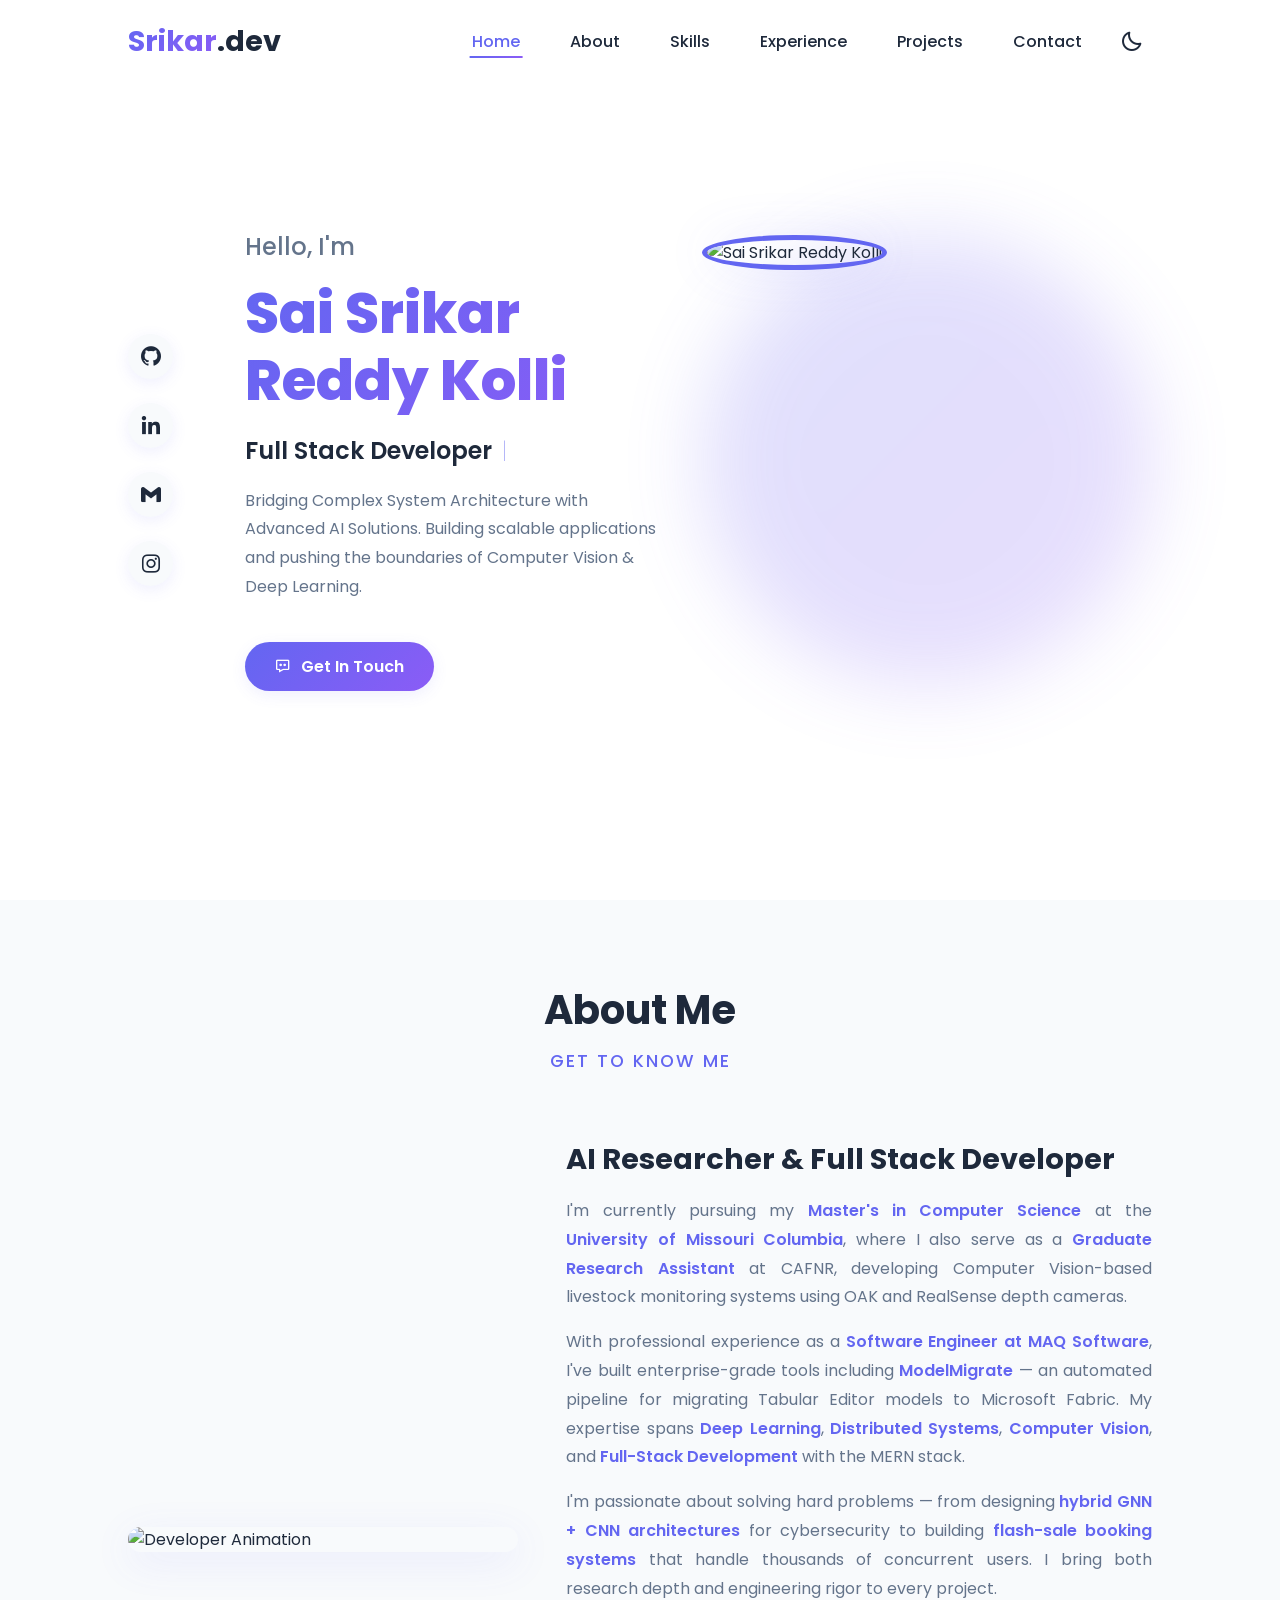
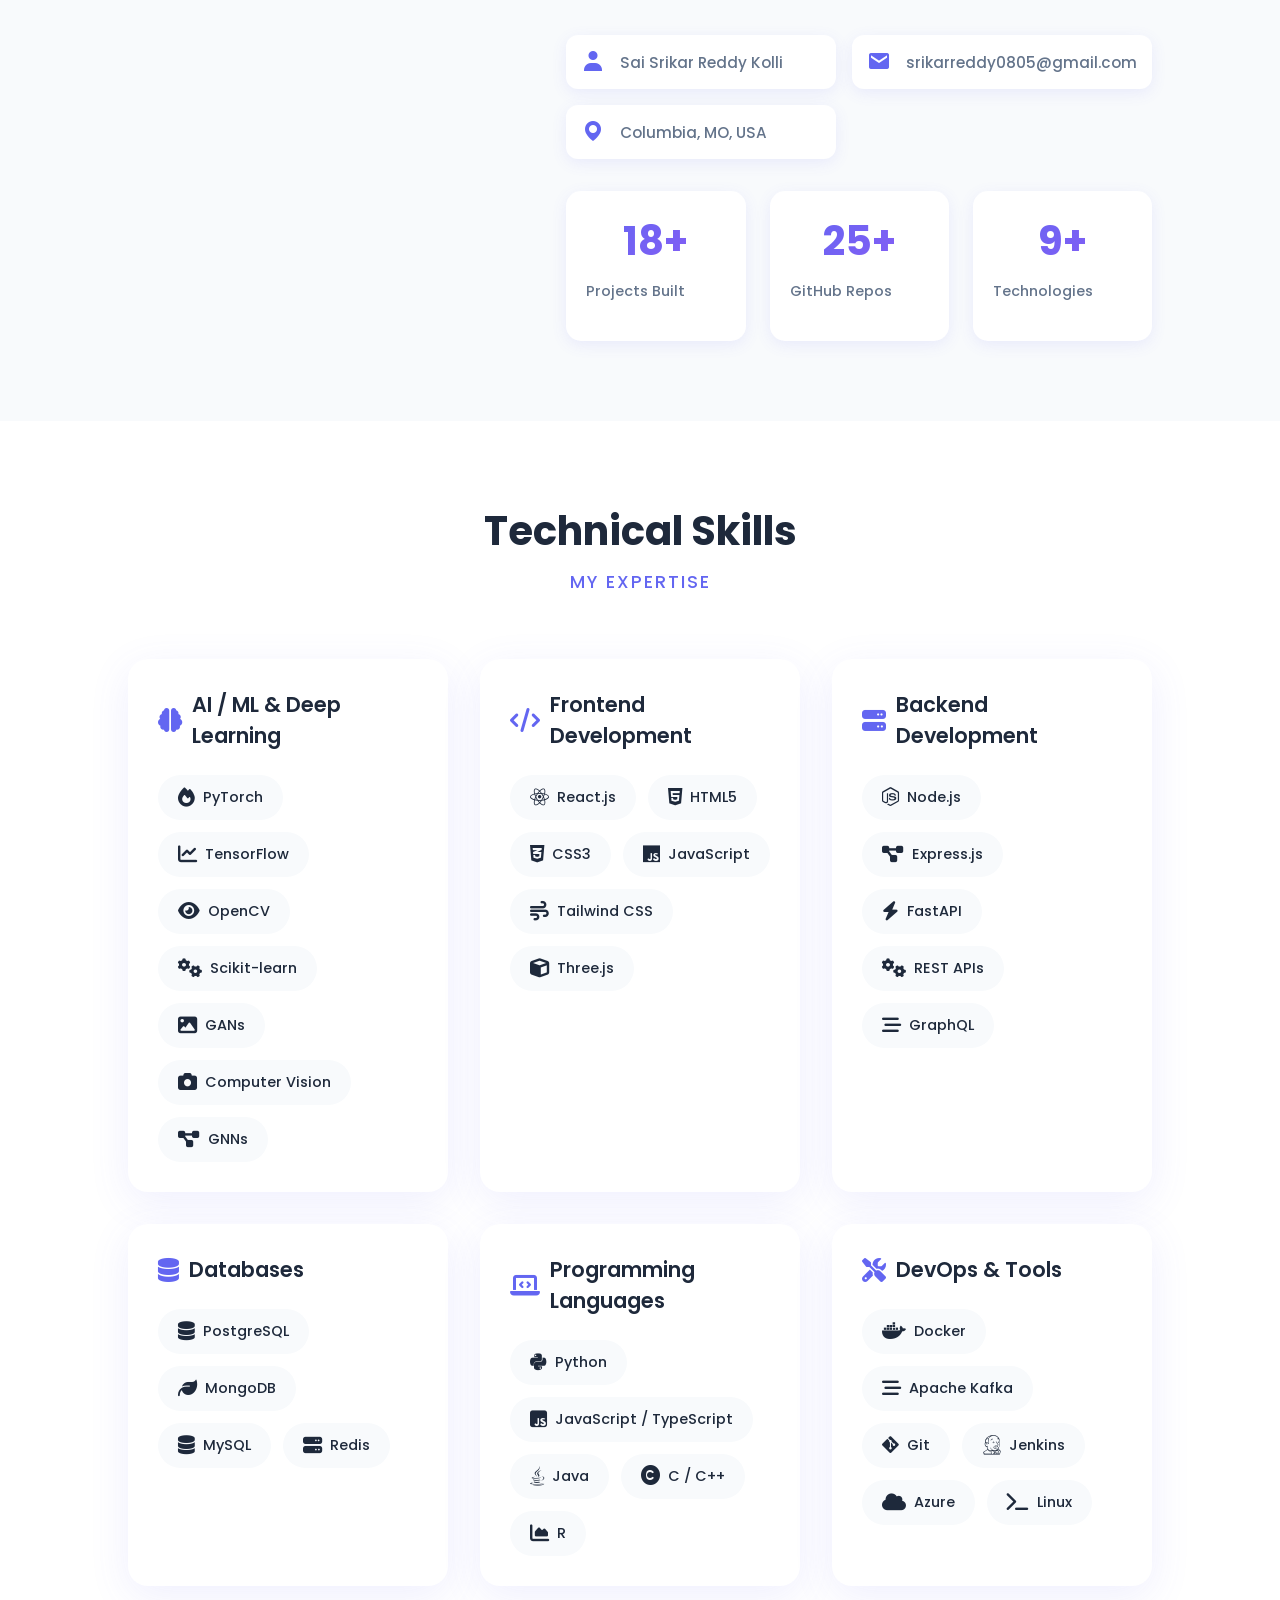
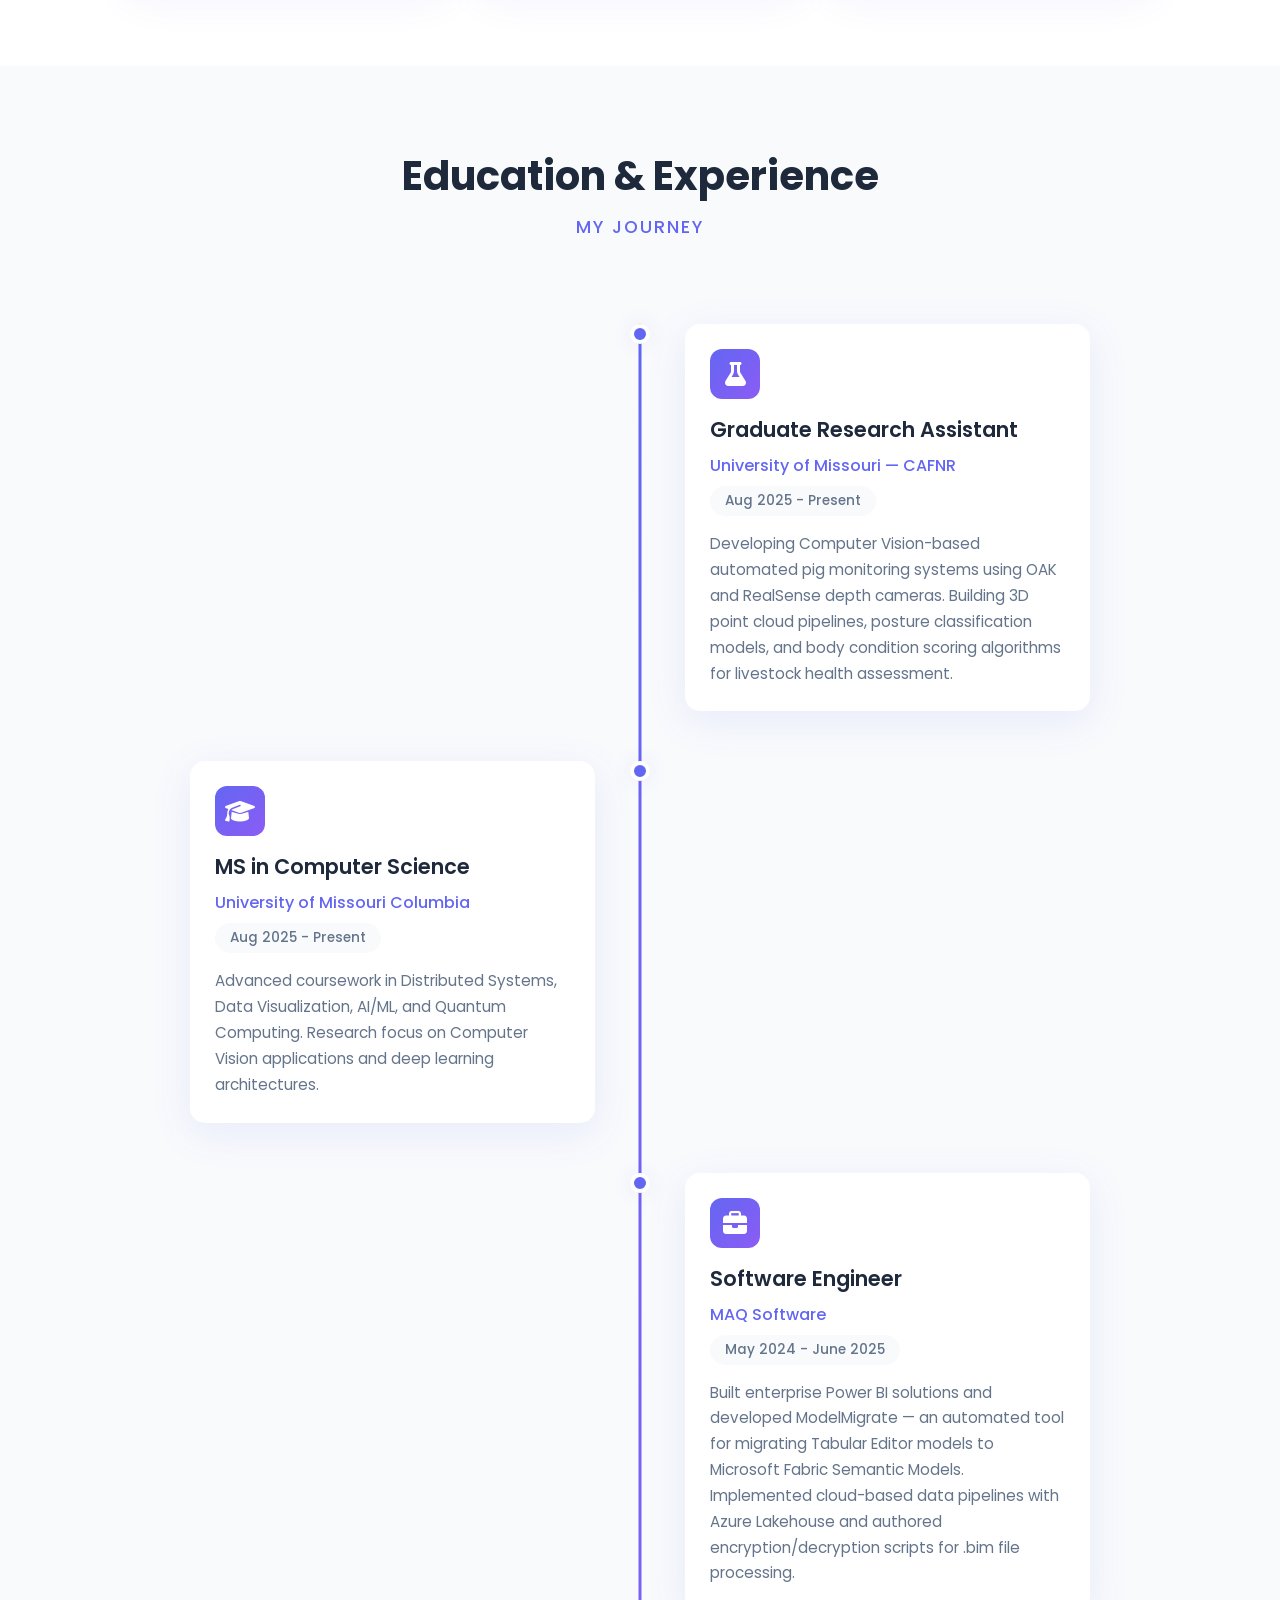
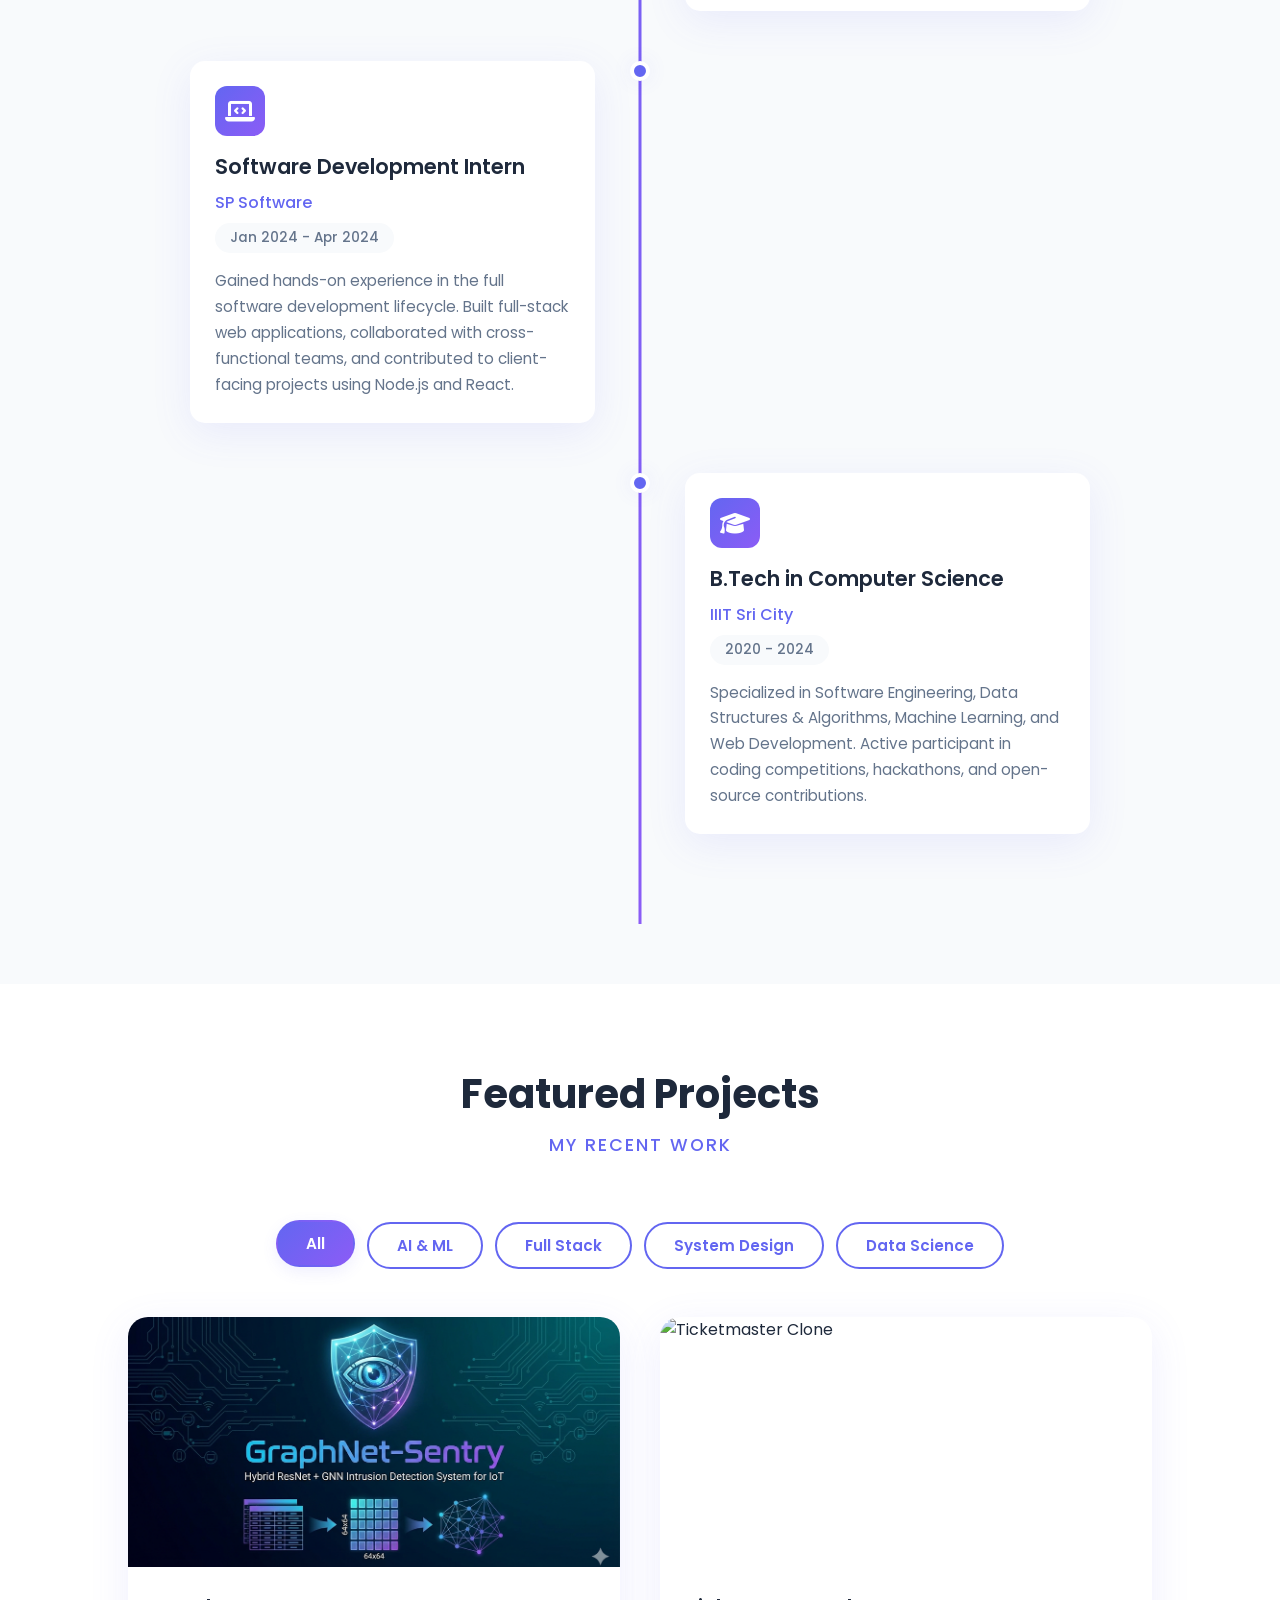
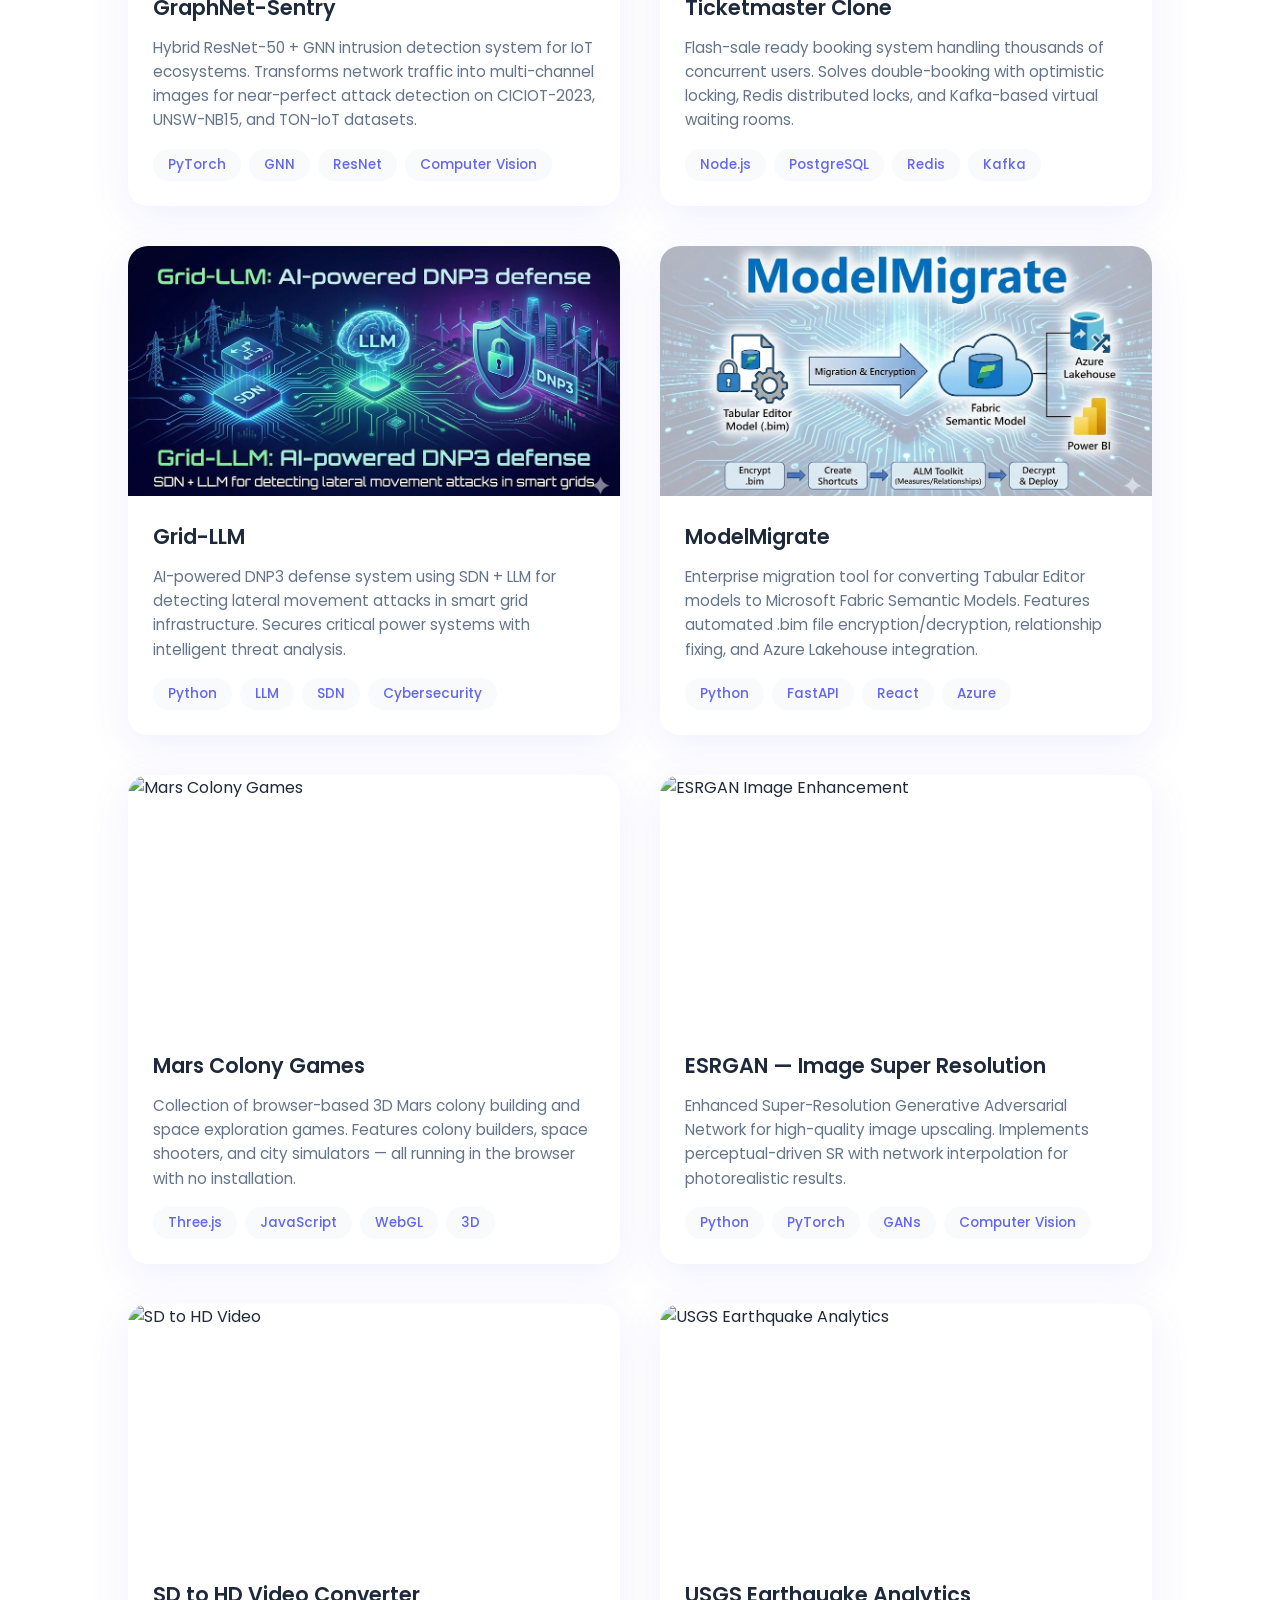
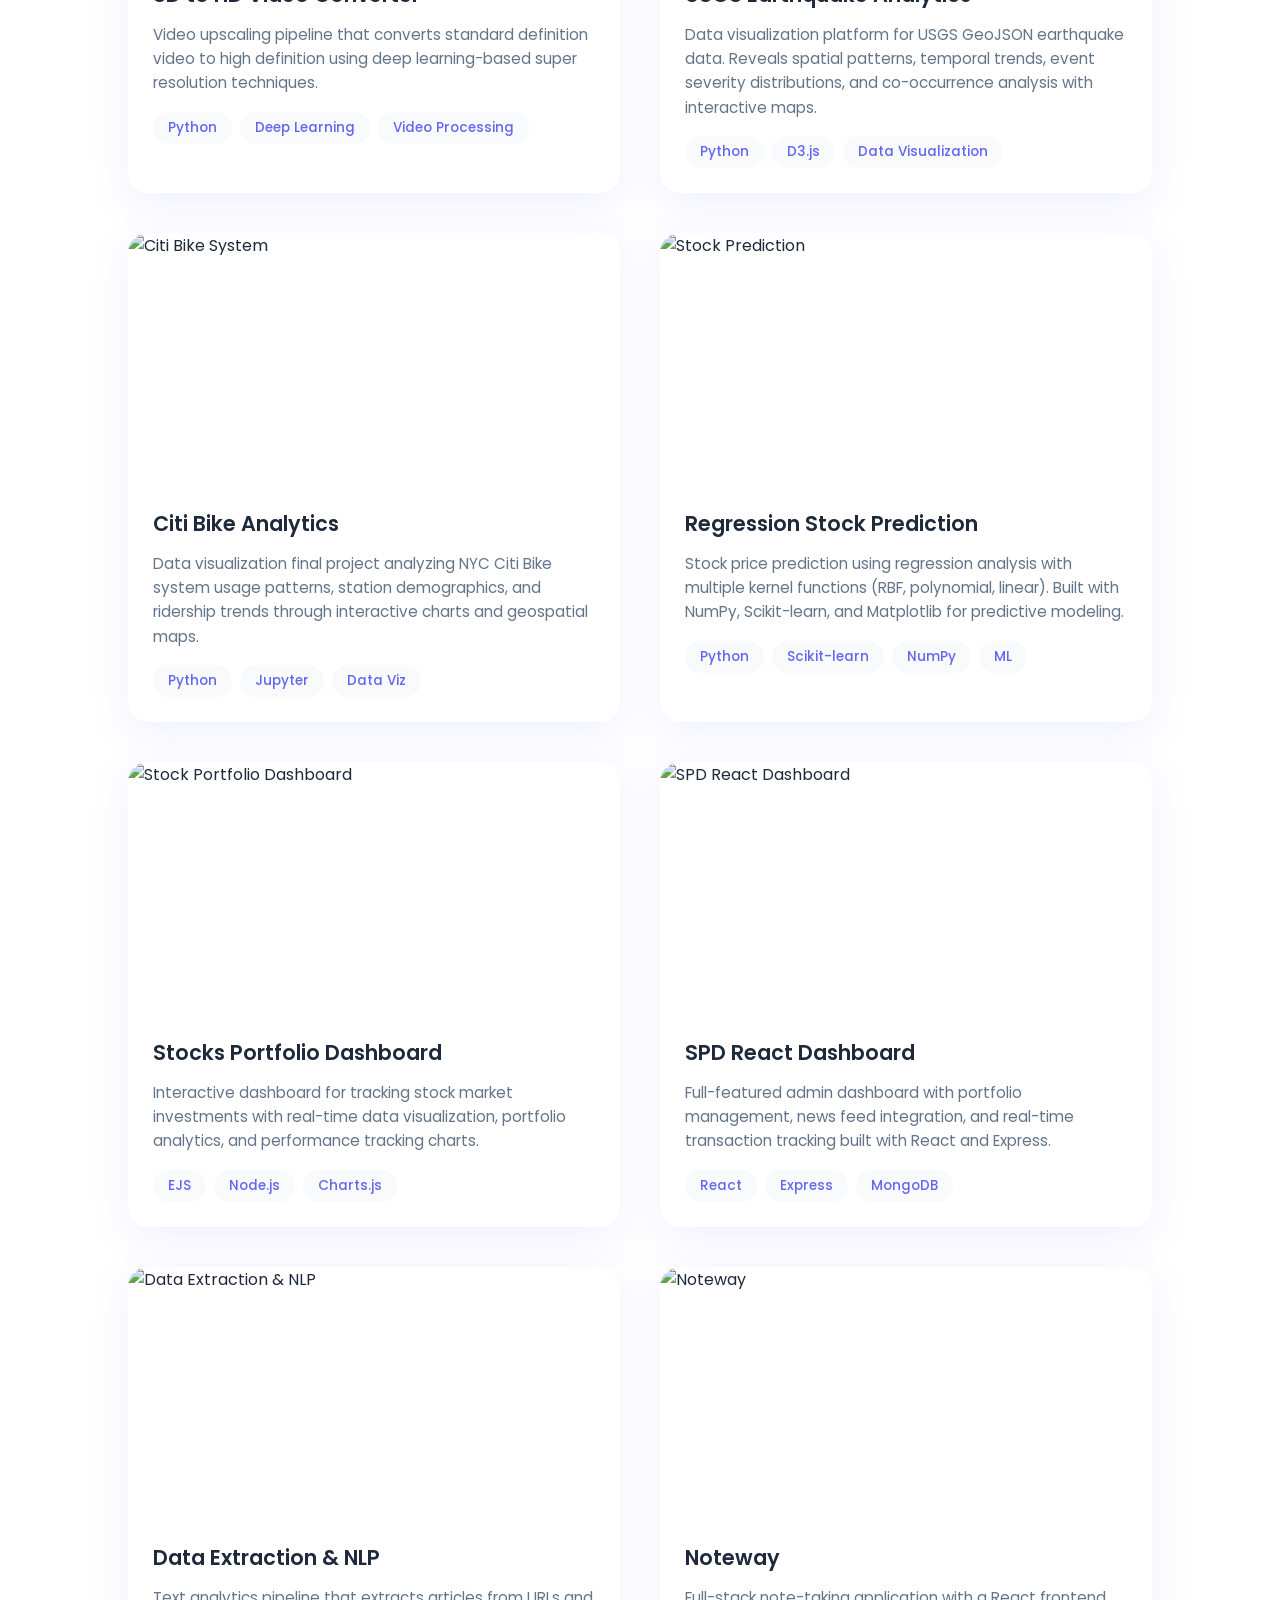
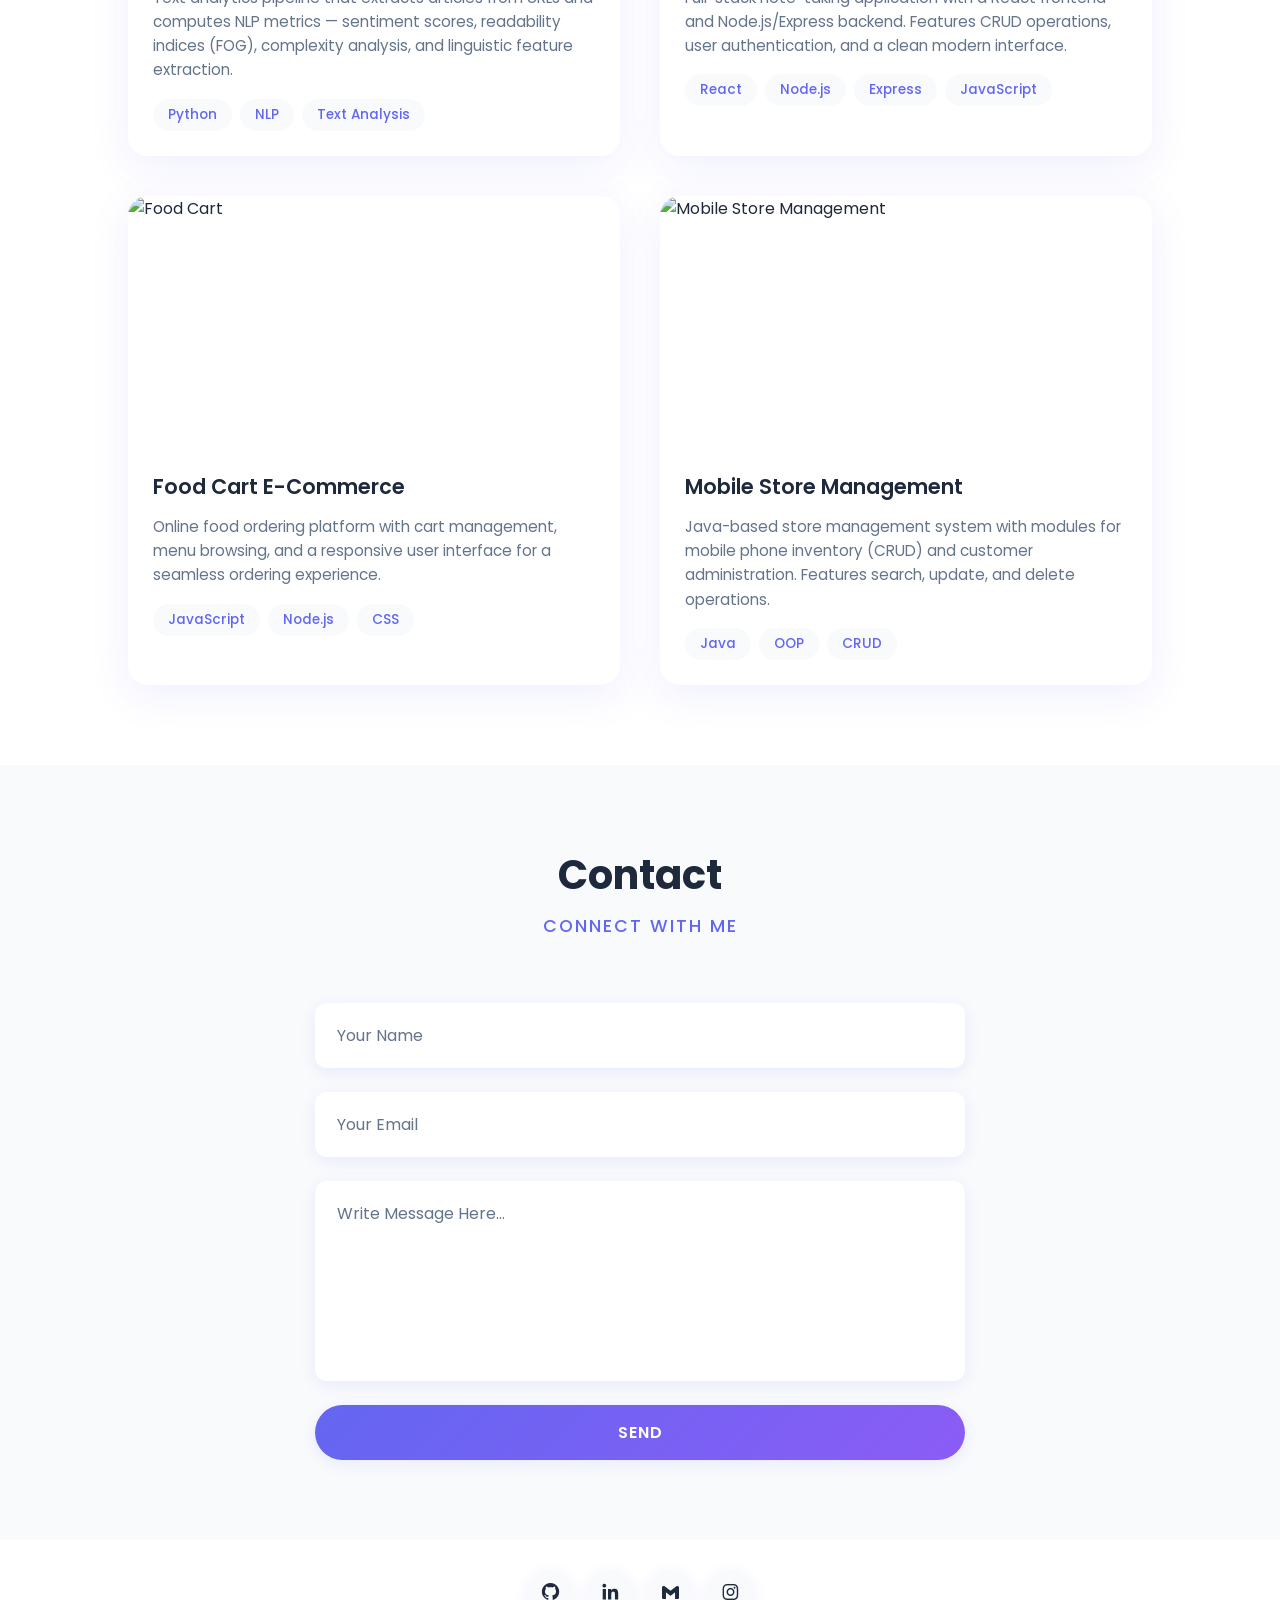
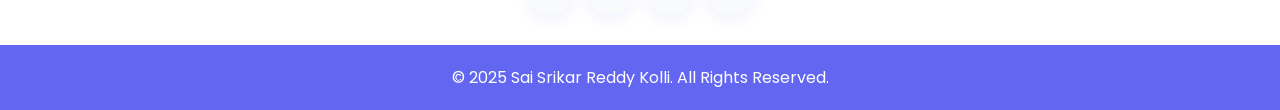
==== commit 750a91cb: "Take the old resume and the phone number off the public site Srikar_Resume_Company.pdf sat at the re" ====
--- a/index-legacy.html
+++ b/index-legacy.html
@@ -66,9 +66,6 @@
       <div class="home-buttons">
         <a href="#contact" class="btn btn-primary">
           <i class="bx bx-message-dots"></i> Get In Touch
-        </a>
-        <a href="Srikar_Resume_Company.pdf" download class="btn btn-secondary">
-          <i class="bx bx-download"></i> Download CV
         </a>
       </div>
     </div>
@@ -115,10 +112,6 @@
             <span>Sai Srikar Reddy Kolli</span>
           </div>
           <div class="info-box">
-            <i class="bx bxs-phone"></i>
-            <span>+1 (573) 801-6044</span>
-          </div>
-          <div class="info-box">
             <i class="bx bxs-envelope"></i>
             <span>srikarreddy0805@gmail.com</span>
           </div>
